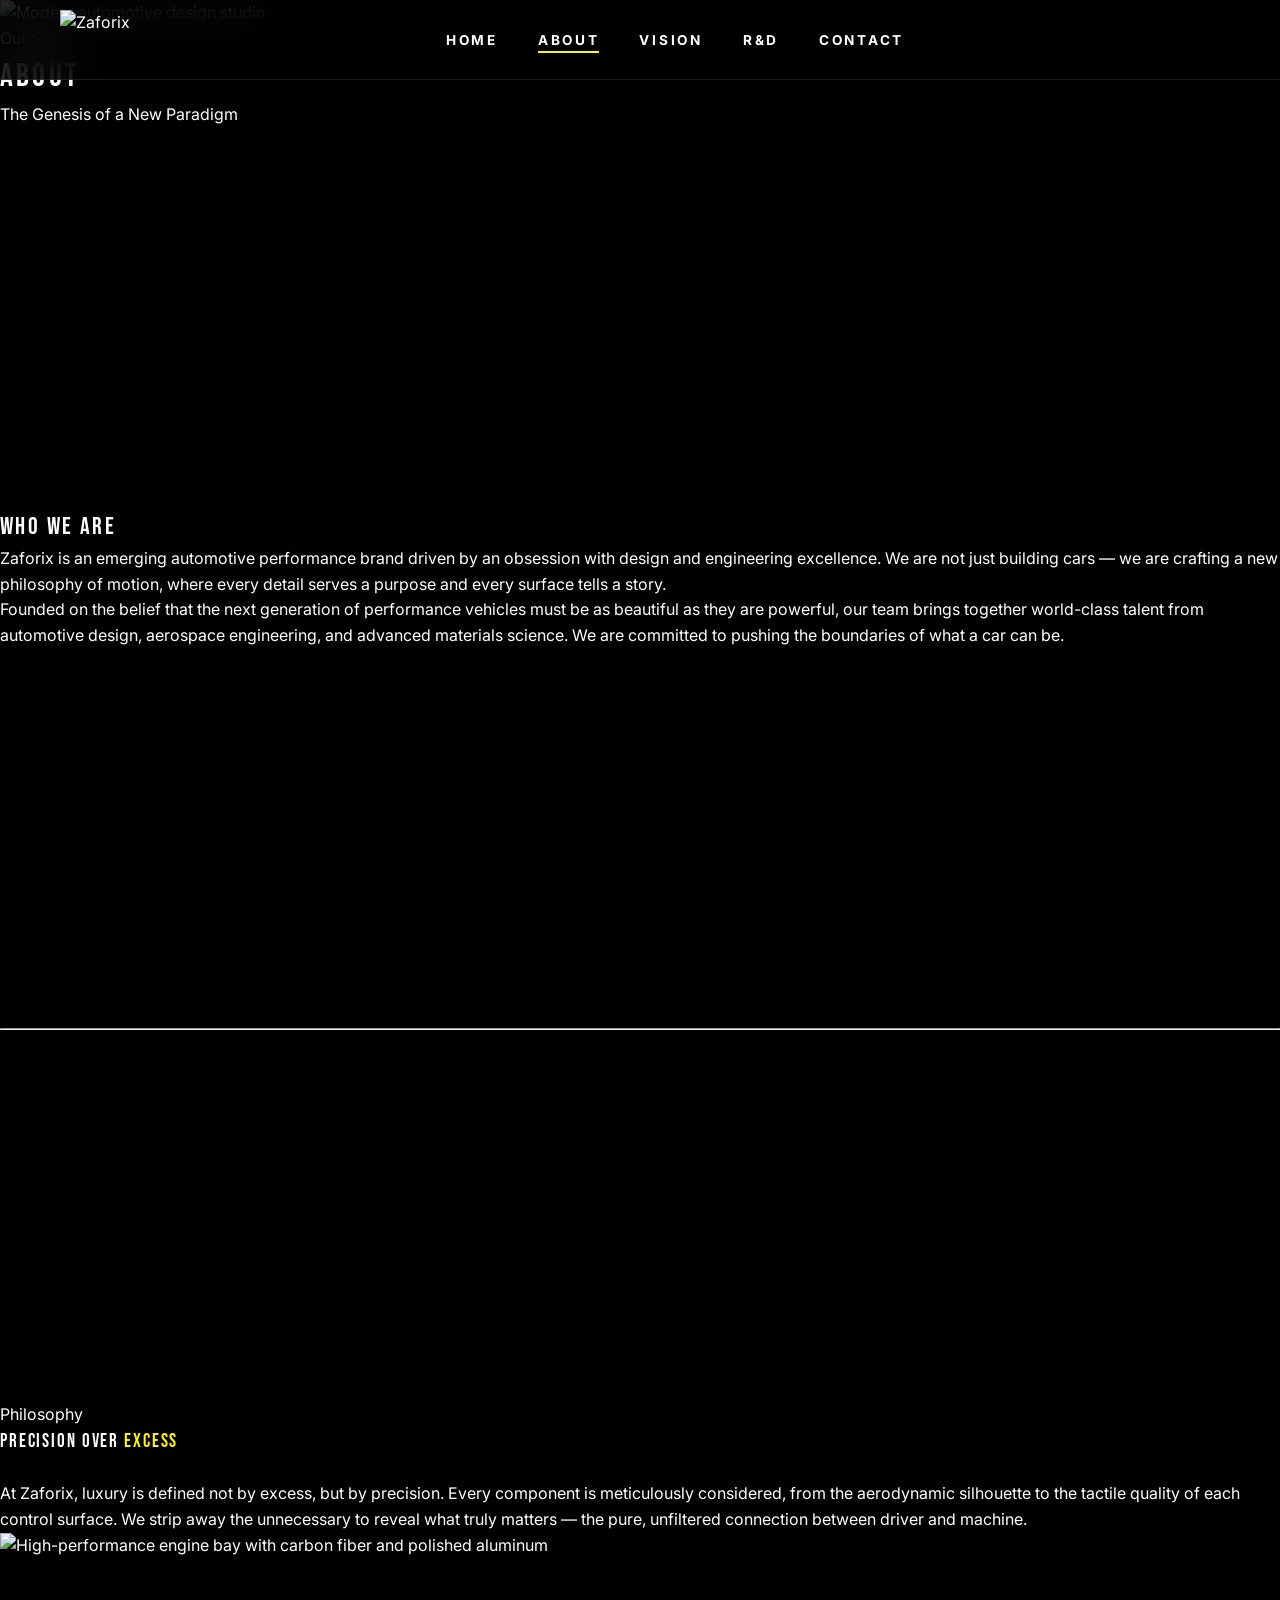
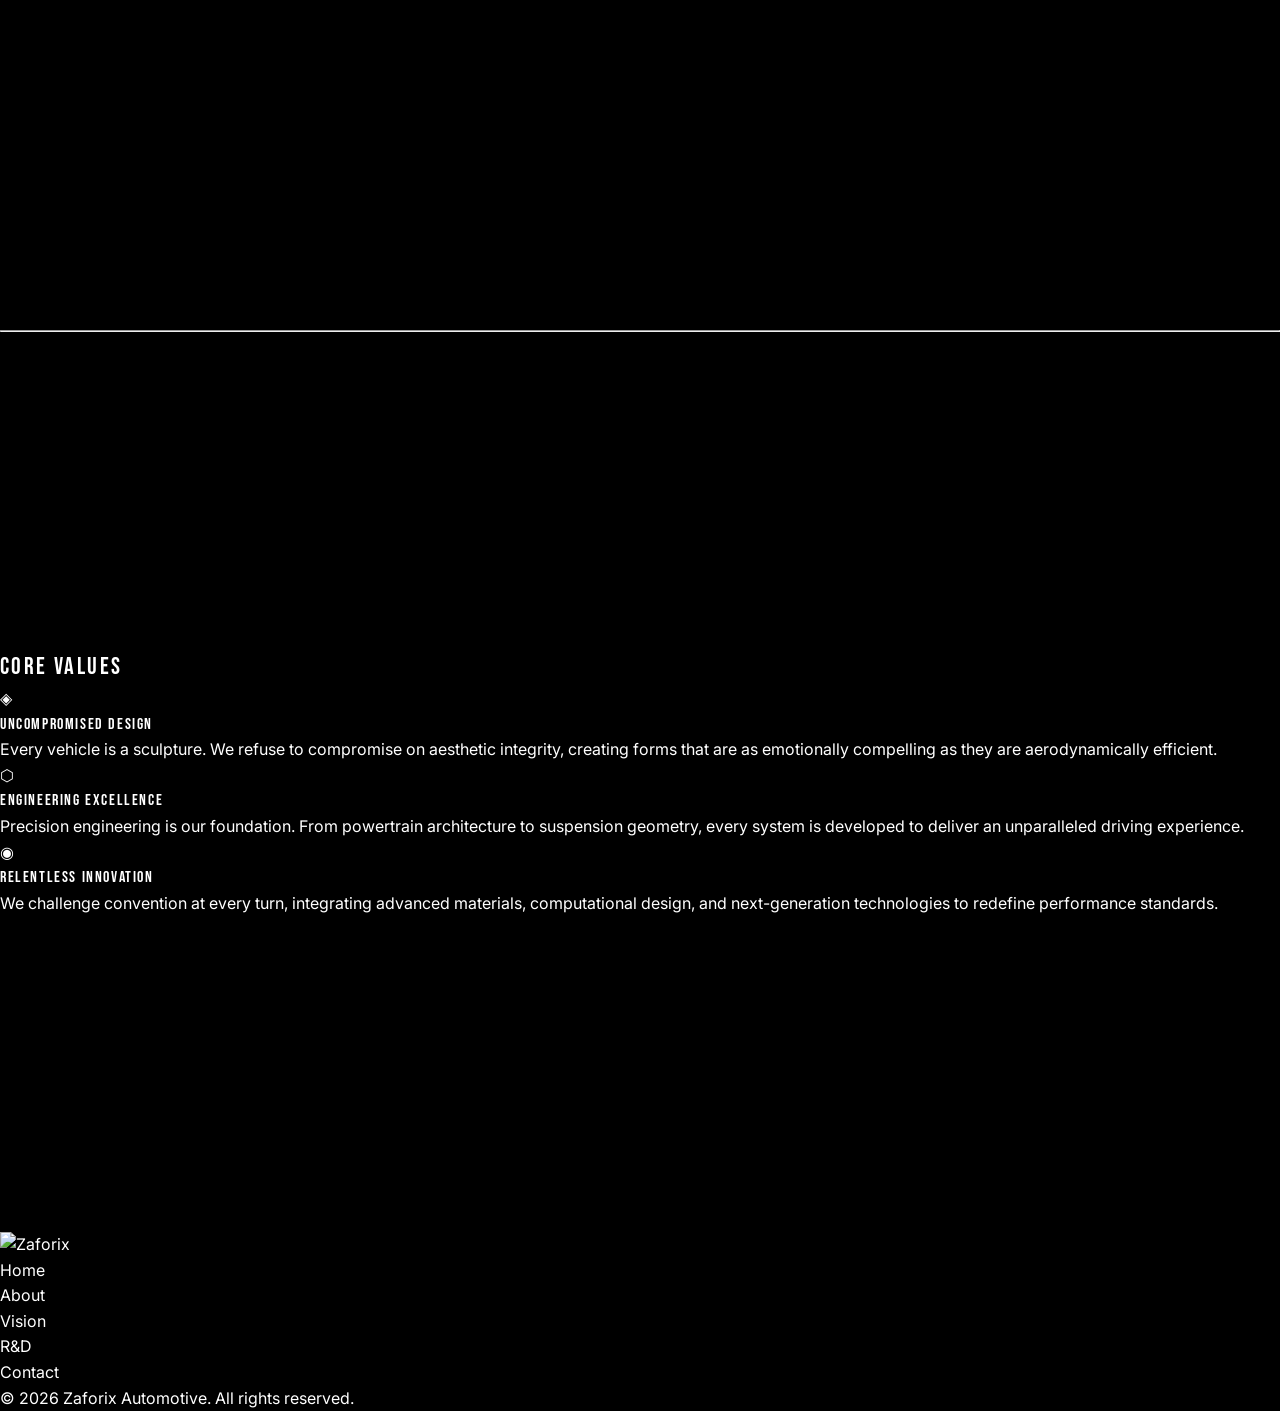
==== about.html @ f1f0ad6e "Update stylesheet and script links in about.html" ====
<!DOCTYPE html>
<html lang="en">
<head>
    <meta charset="UTF-8">
    <meta name="viewport" content="width=device-width, initial-scale=1.0">
    <title>About | Zaforix</title>
    <meta name="description" content="Learn about Zaforix — an emerging automotive performance brand focused on luxury design and engineering excellence.">
    <link rel="stylesheet" href="style.css">
</head>
<body>

<nav class="navbar" id="navbar">
    <a href="index.html" class="logo-link" aria-label="Zaforix Home">
        <img src="assets/logo.png" alt="Zaforix" class="logo-img">
    </a>
    <ul class="nav-links" id="nav-links">
        <li><a href="index.html">Home</a></li>
        <li><a href="about.html">About</a></li>
        <li><a href="vision.html">Vision</a></li>
        <li><a href="rd.html">R&D</a></li>
        <li><a href="contact.html">Contact</a></li>
    </ul>
    <div class="hamburger" id="hamburger" aria-label="Toggle navigation">
        <span></span>
        <span></span>
        <span></span>
    </div>
</nav>

<main>
    <!-- Page Header with Background -->
    <header class="page-header with-bg">
        <img src="assets/about-studio.png" alt="Modern automotive design studio" class="page-header-bg">
        <div class="page-header-overlay"></div>
        <div class="page-header-content">
            <span class="eyebrow fade-in">Our Story</span>
            <h1 class="fade-in delay-1">About</h1>
            <p class="subtitle fade-in delay-2">The Genesis of a New Paradigm</p>
        </div>
    </header>

    <!-- Who We Are -->
    <section class="section section-mid">
        <div class="section-content fade-in">
            <h2 class="text-center">Who We Are</h2>
            <div class="accent-line"></div>
            <p>Zaforix is an emerging automotive performance brand driven by an obsession with design and engineering excellence. We are not just building cars — we are crafting a new philosophy of motion, where every detail serves a purpose and every surface tells a story.</p>
            <p>Founded on the belief that the next generation of performance vehicles must be as beautiful as they are powerful, our team brings together world-class talent from automotive design, aerospace engineering, and advanced materials science. We are committed to pushing the boundaries of what a car can be.</p>
        </div>
    </section>

    <hr class="section-divider">

    <!-- Philosophy with imagery -->
    <section class="section section-dark">
        <div class="section-content wide">
            <div class="split-section">
                <div class="fade-in-left">
                    <span class="eyebrow">Philosophy</span>
                    <h3>Precision Over <span class="accent-text">Excess</span></h3>
                    <p style="margin-top: 1.5rem;">At Zaforix, luxury is defined not by excess, but by precision. Every component is meticulously considered, from the aerodynamic silhouette to the tactile quality of each control surface. We strip away the unnecessary to reveal what truly matters — the pure, unfiltered connection between driver and machine.</p>
                </div>
                <div class="fade-in-right">
                    <div class="image-frame">
                        <img src="assets/about-engineering.png" alt="High-performance engine bay with carbon fiber and polished aluminum">
                    </div>
                </div>
            </div>
        </div>
    </section>

    <hr class="section-divider">

    <!-- Core Values -->
    <section class="section section-mid">
        <div class="section-content wide fade-in">
            <h2 class="text-center">Core Values</h2>
            <div class="accent-line"></div>
            <div class="feature-grid">
                <div class="feature-card">
                    <span class="feature-icon">◈</span>
                    <h4>Uncompromised Design</h4>
                    <p>Every vehicle is a sculpture. We refuse to compromise on aesthetic integrity, creating forms that are as emotionally compelling as they are aerodynamically efficient.</p>
                </div>
                <div class="feature-card">
                    <span class="feature-icon">⬡</span>
                    <h4>Engineering Excellence</h4>
                    <p>Precision engineering is our foundation. From powertrain architecture to suspension geometry, every system is developed to deliver an unparalleled driving experience.</p>
                </div>
                <div class="feature-card">
                    <span class="feature-icon">◉</span>
                    <h4>Relentless Innovation</h4>
                    <p>We challenge convention at every turn, integrating advanced materials, computational design, and next-generation technologies to redefine performance standards.</p>
                </div>
            </div>
        </div>
    </section>
</main>

<footer>
    <div class="footer-content">
        <div class="footer-brand">
            <img src="assets/logo.png" alt="Zaforix" class="footer-logo">
        </div>
        <ul class="footer-links">
            <li><a href="index.html">Home</a></li>
            <li><a href="about.html">About</a></li>
            <li><a href="vision.html">Vision</a></li>
            <li><a href="rd.html">R&D</a></li>
            <li><a href="contact.html">Contact</a></li>
        </ul>
        <p class="copyright">&copy; 2026 Zaforix Automotive. All rights reserved.</p>
    </div>
</footer>

<script src="main.js"></script>
</body>
</html>
---- style.css ----
@import url('https://fonts.googleapis.com/css2?family=Bebas+Neue&family=Inter:wght@300;400;700&display=swap');

:root {
    --bg-color: #000000;
    --text-color: #FFFFFF;
    --accent-color: #FFF700;
    --accent-glow: rgba(255, 247, 0, 0.4);
    --nav-height: 80px;
    --transition-slow: 0.8s cubic-bezier(0.16, 1, 0.3, 1);
    --transition-fast: 0.3s ease;
}

* {
    margin: 0;
    padding: 0;
    box-sizing: border-box;
    -webkit-font-smoothing: antialiased;
}

html {
    scroll-behavior: smooth;
    background-color: var(--bg-color);
}

body {
    font-family: 'Inter', sans-serif;
    color: var(--text-color);
    line-height: 1.6;
    overflow-x: hidden;
}

h1, h2, h3, h4, .bebas-font, .brand-font {
    font-family: 'Bebas Neue', sans-serif;
    text-transform: uppercase;
    letter-spacing: 0.1em;
    font-weight: 400;
}

.brand-font {
    letter-spacing: 0.15em;
    color: var(--text-color);
}

a {
    text-decoration: none;
    color: inherit;
    transition: var(--transition-fast);
}

ul {
    list-style: none;
}

img {
    max-width: 100%;
    display: block;
}

section {
    position: relative;
    padding: 120px 0;
    min-height: 100vh;
    display: flex;
    flex-direction: column;
    justify-content: center;
    overflow: hidden;
}

.container {
    max-width: 1400px;
    margin: 0 auto;
    padding: 0 40px;
    width: 100%;
}

/* Hero Section Specifics */
.hero {
    background: linear-gradient(rgba(0,0,0,0.6), rgba(0,0,0,0.6)), url('https://images.unsplash.com/photo-1618843479313-40f8afb4b4d8?ixlib=rb-4.0.3&auto=format&fit=crop&w=2850&q=80');
    background-size: cover;
    background-position: center;
    background-attachment: fixed;
    display: flex;
    align-items: center;
}

.hero-overlay {
    position: absolute;
    top: 0;
    left: 0;
    width: 100%;
    height: 100%;
    background: linear-gradient(to bottom, transparent 70%, var(--bg-color));
}

.hero .container {
    position: relative;
    z-index: 2;
}

/* Typography Utilities */
.hero-text {
    font-size: clamp(4rem, 15vw, 10rem);
    line-height: 0.9;
    margin-bottom: 2rem;
}

.section-title {
    font-size: clamp(2.5rem, 6vw, 4rem);
    margin-bottom: 2.5rem;
    position: relative;
}

.section-title::after {
    content: '';
    display: block;
    width: 60px;
    height: 4px;
    background-color: var(--accent-color);
    margin-top: 15px;
    box-shadow: 0 0 15px var(--accent-glow);
}

.accent-text {
    color: var(--accent-color);
}

/* Button Styles */
.btn {
    display: inline-block;
    padding: 16px 36px;
    font-family: 'Bebas Neue', sans-serif;
    font-size: 1.2rem;
    letter-spacing: 0.15em;
    border: 1px solid var(--text-color);
    cursor: pointer;
    position: relative;
    overflow: hidden;
    background: transparent;
    color: var(--text-color);
    transition: var(--transition-fast);
}

.btn:hover {
    background-color: var(--text-color);
    color: var(--bg-color);
}

.btn-primary {
    background-color: var(--accent-color);
    border-color: var(--accent-color);
    color: var(--bg-color);
}

.btn-primary:hover {
    background-color: transparent;
    color: var(--accent-color);
    box-shadow: 0 0 20px var(--accent-glow);
}

/* Component: Navbar */
.navbar {
    position: fixed;
    top: 0;
    left: 0;
    width: 100%;
    height: var(--nav-height);
    display: flex;
    align-items: center;
    justify-content: space-between;
    padding: 0 60px;
    z-index: 1000;
    background: rgba(0, 0, 0, 0.8);
    backdrop-filter: blur(20px);
    border-bottom: 1px solid rgba(255, 255, 255, 0.1);
}

.navbar .logo-link {
    height: 60px;
    display: flex;
    align-items: center;
    justify-content: center;
    transition: var(--transition-slow);
}

.navbar .logo-img {
    height: 100%;
    width: auto;
    filter: drop-shadow(0 0 0px transparent);
    transition: var(--transition-slow);
}

.navbar .logo-link:hover .logo-img {
    filter: drop-shadow(0 0 15px var(--accent-glow));
    transform: scale(1.05);
}

.navbar .logo-svg:hover {
    fill: var(--accent-color);
    filter: drop-shadow(0 0 8px var(--accent-glow));
}

.nav-links {
    display: flex;
    gap: 40px;
}

.nav-links a {
    font-size: 0.85rem;
    font-weight: 700;
    text-transform: uppercase;
    letter-spacing: 0.2em;
    position: relative;
}

.nav-links a::after {
    content: '';
    position: absolute;
    bottom: -5px;
    left: 0;
    width: 0;
    height: 2px;
    background-color: var(--accent-color);
    transition: var(--transition-fast);
}

.nav-links a:hover::after,
.nav-links a.active::after {
    width: 100%;
}

.nav-links a:hover {
    color: var(--accent-color);
}

/* Animations */
.reveal {
    opacity: 0;
    transform: translateY(30px);
    transition: 1s cubic-bezier(0.16, 1, 0.3, 1);
}

.reveal.active {
    opacity: 1;
    transform: translateY(0);
}

.menu-toggle {
    display: none;
    width: 30px;
    height: 20px;
    position: relative;
}

.menu-toggle span {
    display: block;
    width: 100%;
    height: 2px;
    background: var(--text-color);
    position: absolute;
    transition: 0.3s;
}

.menu-toggle span:nth-child(1) { top: 0; }
.menu-toggle span:nth-child(2) { top: 9px; }
.menu-toggle span:nth-child(3) { top: 18px; }

.menu-toggle.active span:nth-child(1) { transform: rotate(45deg); top: 9px; }
.menu-toggle.active span:nth-child(2) { opacity: 0; }
.menu-toggle.active span:nth-child(3) { transform: rotate(-45deg); top: 9px; }

@media (max-width: 992px) {
    .navbar {
        padding: 0 20px;
    }
    
    .nav-links {
        position: fixed;
        top: 0;
        right: -100%;
        width: 100%;
        height: 100vh;
        background: var(--bg-color);
        flex-direction: column;
        justify-content: center;
        align-items: center;
        transition: var(--transition-slow);
        z-index: 999;
    }
    
    .nav-links.active {
        right: 0;
    }
    
    .nav-links li {
        margin: 20px 0;
    }
    
    .nav-links a {
        font-size: 2rem;
    }
    
    .menu-toggle {
        display: block;
        cursor: pointer;
        z-index: 1001;
    }
}

/* Grid content refinement */
.grid-content img {
    width: 100%;
    height: auto;
    filter: grayscale(1) contrast(1.2);
    transition: var(--transition-slow);
}

.grid-content:hover img {
    filter: grayscale(0) contrast(1);
}

.rd-card:hover {
    border-color: var(--accent-color) !important;
    background: rgba(255, 247, 0, 0.05);
    transform: translateY(-5px);
    box-shadow: 0 10px 30px rgba(255, 247, 0, 0.1);
}

.concept-item {
    cursor: pointer;
    border: 1px solid rgba(255,255,255,0.05);
}

.concept-item img {
    transition: var(--transition-slow);
}

.concept-item:hover img {
    transform: scale(1.08);
}

.concept-item .overlay-content {
    transition: var(--transition-slow);
    transform: translateY(20px);
    opacity: 0.8;
}

.concept-item:hover .overlay-content {
    transform: translateY(0);
    opacity: 1;
}

/* Newsletter Input Focus */
input:focus {
    outline: none;
    border-color: var(--accent-color) !important;
    box-shadow: 0 0 10px var(--accent-glow);
}
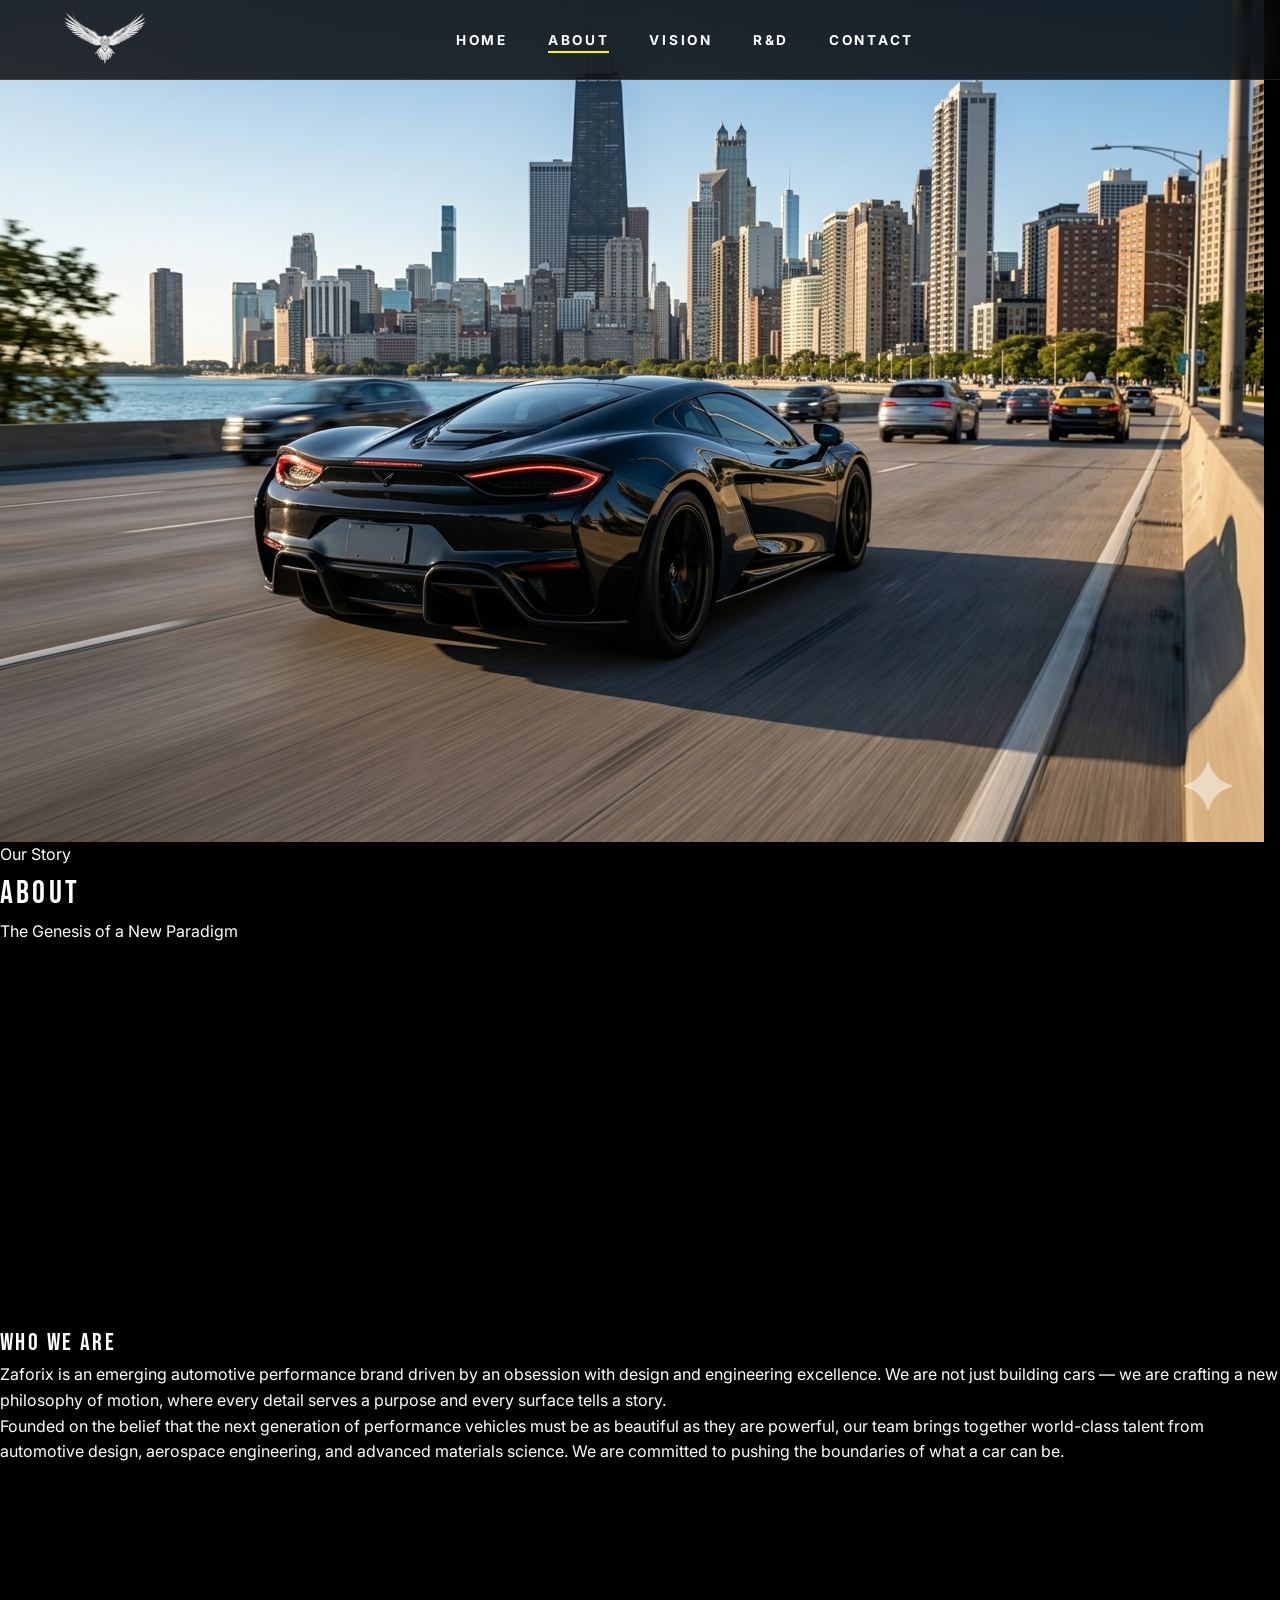
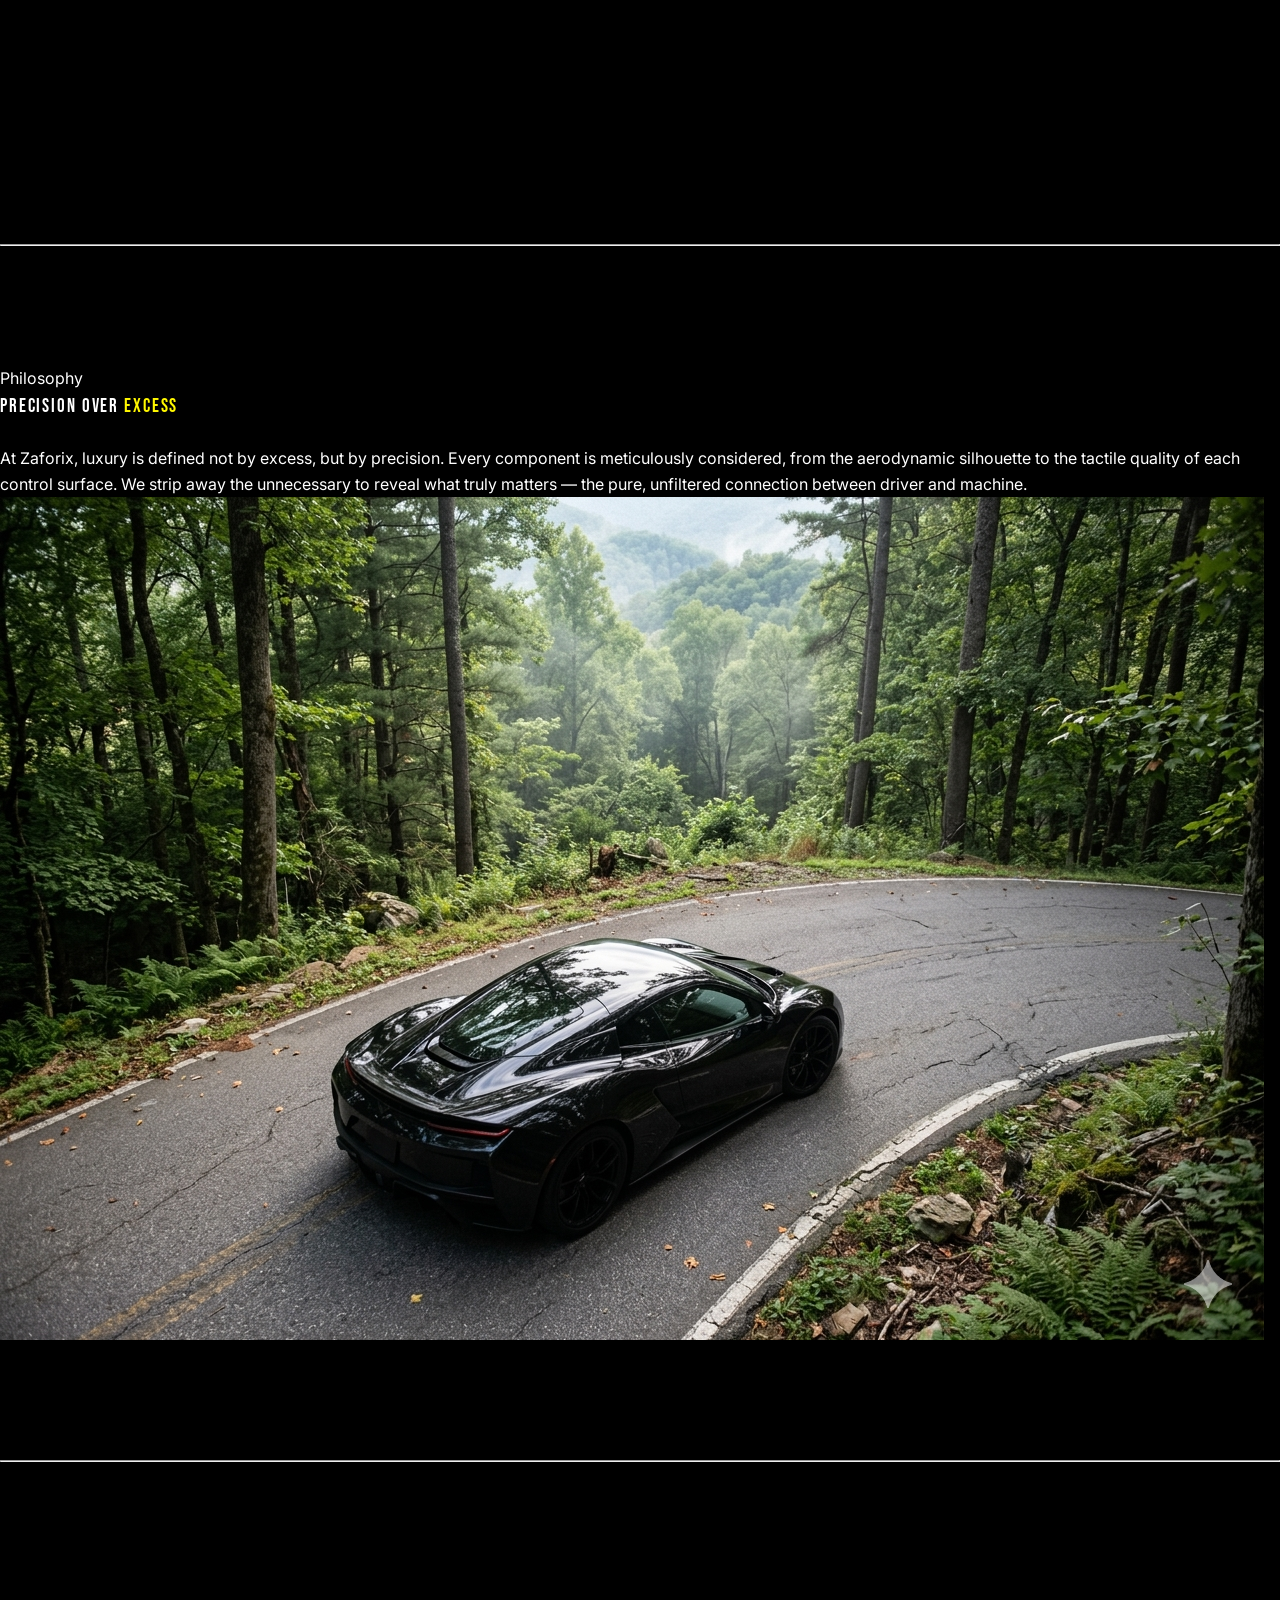
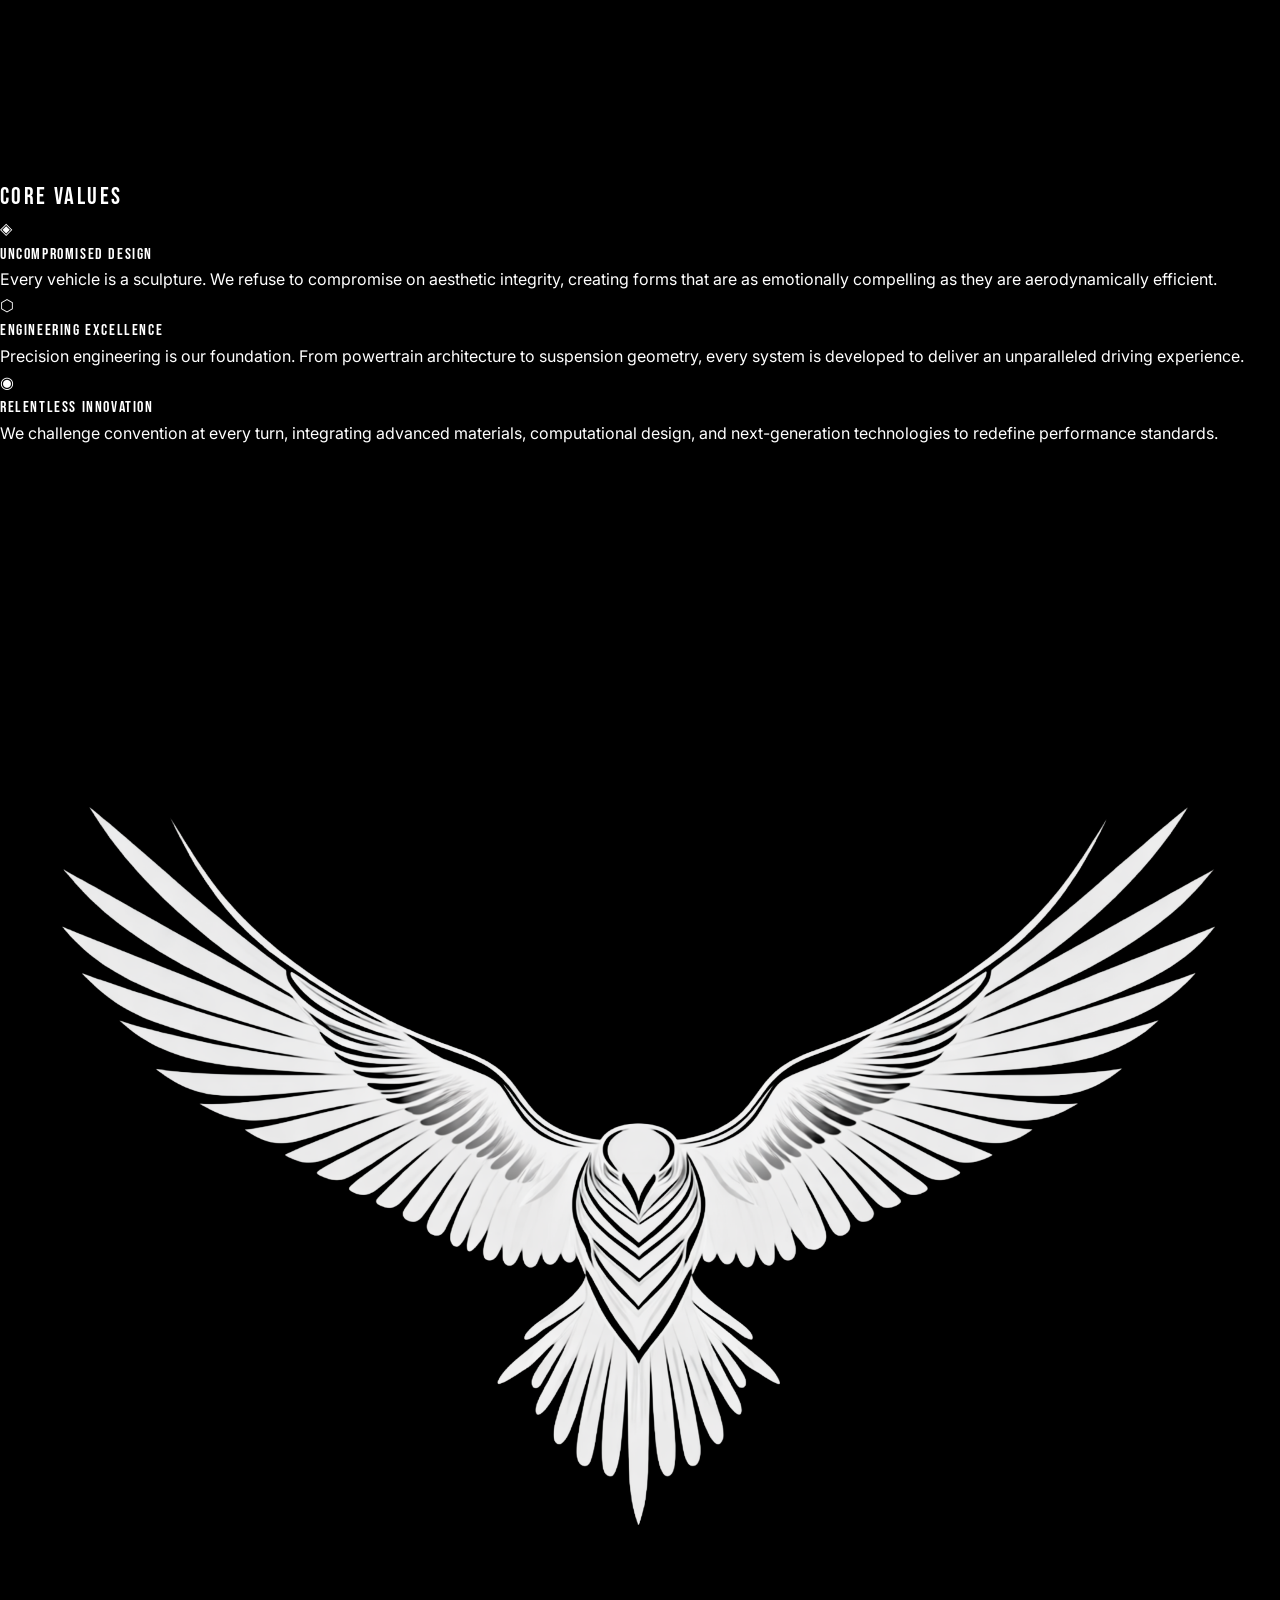
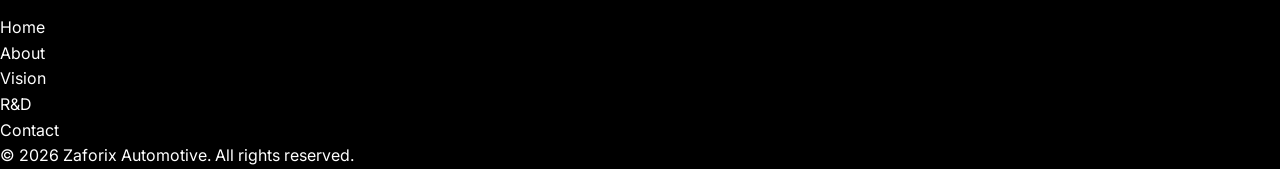
==== commit 855b1756: "Add favicon link to about.html" ====
--- a/about.html
+++ b/about.html
@@ -6,6 +6,9 @@
     <title>About | Zaforix</title>
     <meta name="description" content="Learn about Zaforix — an emerging automotive performance brand focused on luxury design and engineering excellence.">
     <link rel="stylesheet" href="style.css">
+
+    <link rel="icon" type="image/png" href="favicon.png">
+    
 </head>
 <body>
 
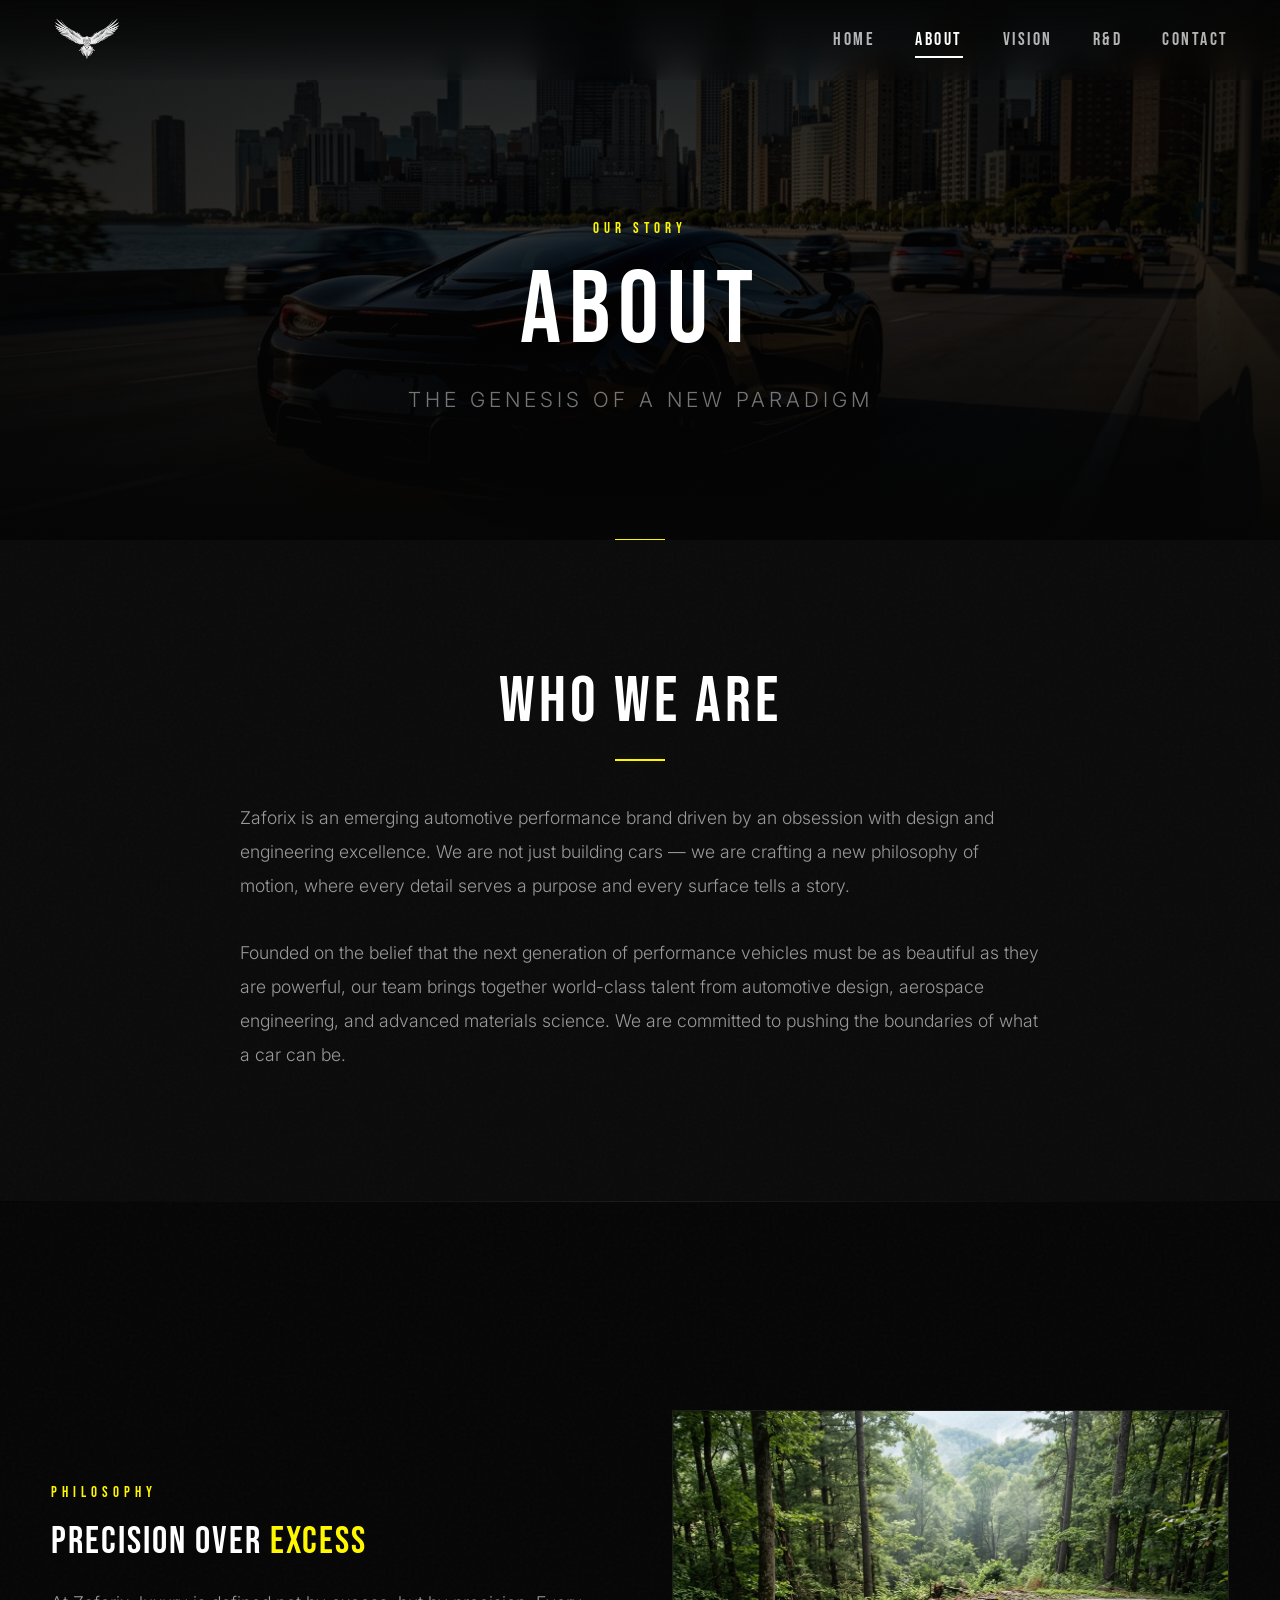
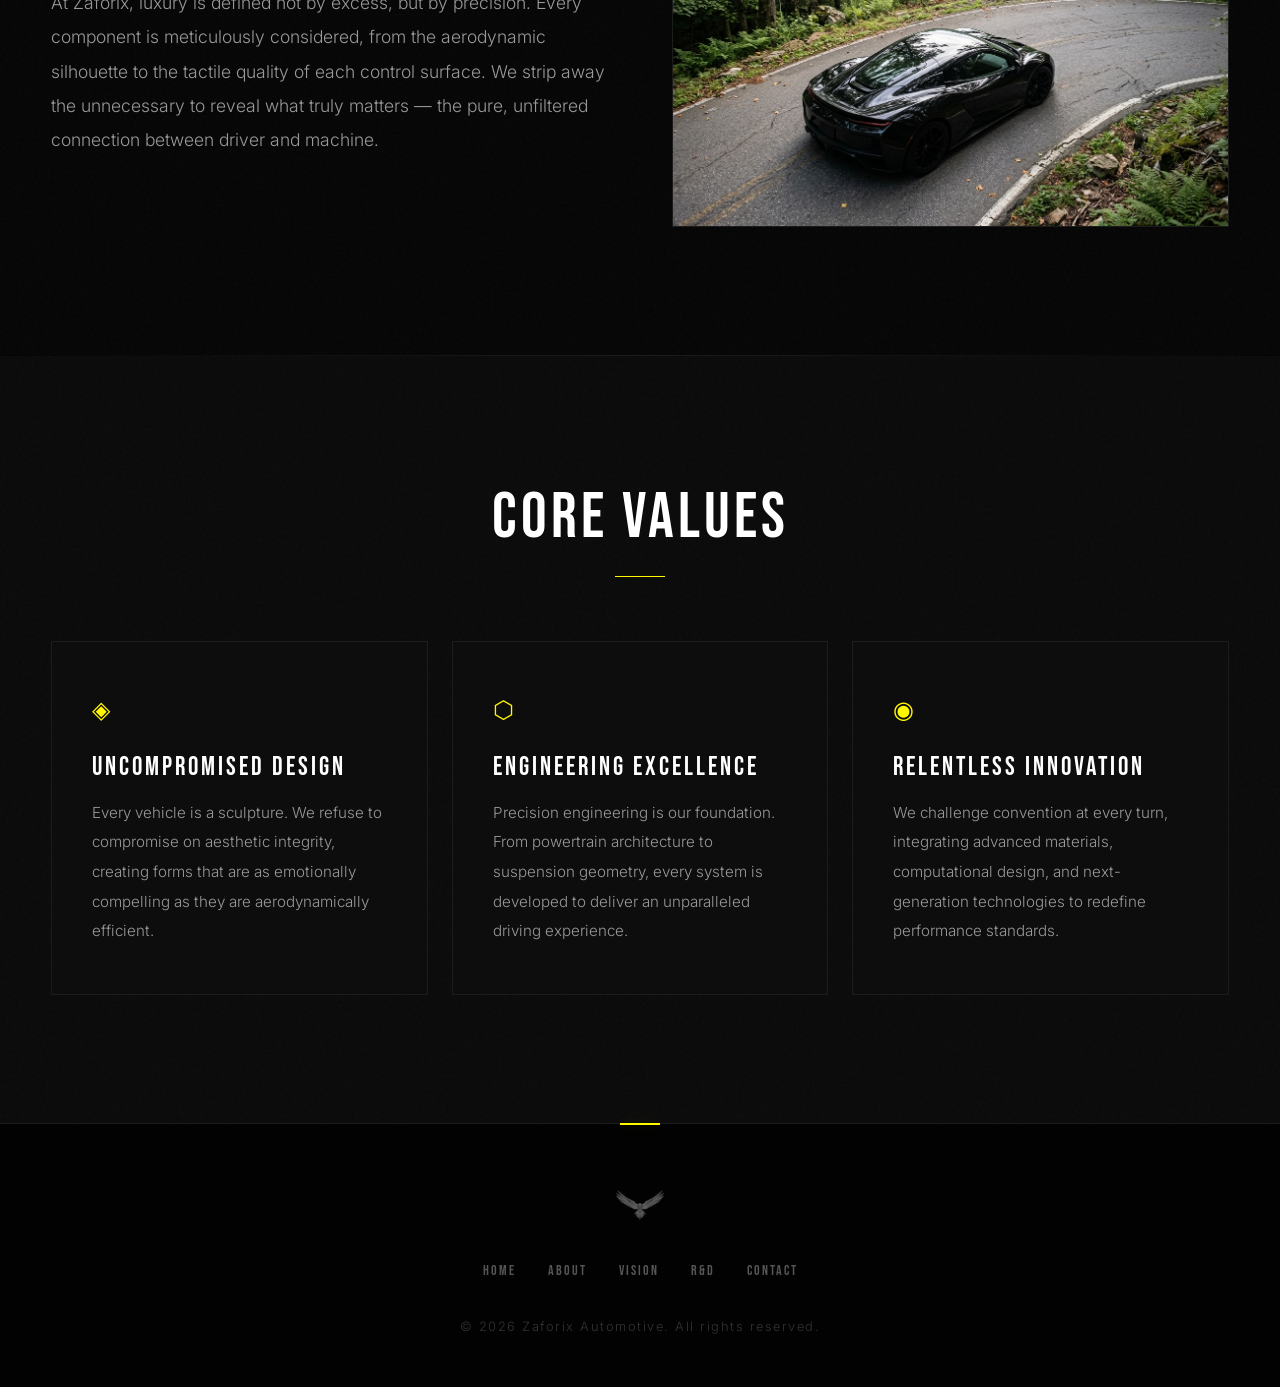
==== commit 8c0876bf: "Add favicon link to about.html Added a favicon link to the about page." ====
--- a/about.html
+++ b/about.html
@@ -1,6 +1,7 @@
 <!DOCTYPE html>
 <html lang="en">
 <head>
+    <link rel="icon" type="image/png" href="assets/favicon.png">
     <meta charset="UTF-8">
     <meta name="viewport" content="width=device-width, initial-scale=1.0">
     <title>About | Zaforix</title>
--- a/style.css
+++ b/style.css
@@ -1,357 +1,1116 @@
-@import url('https://fonts.googleapis.com/css2?family=Bebas+Neue&family=Inter:wght@300;400;700&display=swap');
+@import url('https://fonts.googleapis.com/css2?family=Bebas+Neue&family=Inter:wght@300;400;500;600&display=swap');
+
+/* ============================================
+   ZAFORIX — Premium Design System v2
+   Tesla / Porsche / Rimac Tier
+   ============================================ */
 
 :root {
-    --bg-color: #000000;
-    --text-color: #FFFFFF;
-    --accent-color: #FFF700;
-    --accent-glow: rgba(255, 247, 0, 0.4);
-    --nav-height: 80px;
-    --transition-slow: 0.8s cubic-bezier(0.16, 1, 0.3, 1);
-    --transition-fast: 0.3s ease;
-}
-
-* {
-    margin: 0;
-    padding: 0;
-    box-sizing: border-box;
-    -webkit-font-smoothing: antialiased;
+  /* Layered Black Palette */
+  --bg-void: #020202;
+  --bg-primary: #050505;
+  --bg-secondary: #0A0A0A;
+  --bg-tertiary: #111111;
+  --bg-card: #0D0D0D;
+  --bg-elevated: #161616;
+  --bg-surface: #1A1A1A;
+  --border-subtle: #1C1C1C;
+  --border-medium: #2A2A2A;
+
+  /* Text */
+  --text-primary: #FFFFFF;
+  --text-secondary: #999999;
+  --text-muted: #555555;
+  --text-dim: #333333;
+
+  /* Accent */
+  --accent: #FFF700;
+  --accent-soft: #E8E000;
+  --accent-glow-subtle: rgba(255, 247, 0, 0.06);
+  --accent-glow: rgba(255, 247, 0, 0.12);
+  --accent-glow-medium: rgba(255, 247, 0, 0.2);
+  --accent-glow-strong: rgba(255, 247, 0, 0.35);
+
+  /* Typography */
+  --font-heading: 'Bebas Neue', sans-serif;
+  --font-body: 'Inter', sans-serif;
+
+  /* Layout */
+  --nav-height: 80px;
+  --max-width: 1200px;
+  --max-width-text: 800px;
+
+  /* Transitions */
+  --ease-smooth: cubic-bezier(0.25, 0.46, 0.45, 0.94);
+  --ease-out: cubic-bezier(0.0, 0.0, 0.2, 1);
+  --transition-fast: 0.2s var(--ease-smooth);
+  --transition-base: 0.35s var(--ease-smooth);
+  --transition-slow: 0.6s var(--ease-smooth);
+  --transition-glacial: 1s var(--ease-out);
+}
+
+/* ============================================
+   Reset & Base
+   ============================================ */
+
+*, *::before, *::after {
+  margin: 0;
+  padding: 0;
+  box-sizing: border-box;
 }
 
 html {
-    scroll-behavior: smooth;
-    background-color: var(--bg-color);
+  scroll-behavior: smooth;
+  font-size: 16px;
 }
 
 body {
-    font-family: 'Inter', sans-serif;
-    color: var(--text-color);
-    line-height: 1.6;
-    overflow-x: hidden;
-}
-
-h1, h2, h3, h4, .bebas-font, .brand-font {
-    font-family: 'Bebas Neue', sans-serif;
-    text-transform: uppercase;
-    letter-spacing: 0.1em;
-    font-weight: 400;
-}
-
-.brand-font {
-    letter-spacing: 0.15em;
-    color: var(--text-color);
+  font-family: var(--font-body);
+  background-color: var(--bg-primary);
+  color: var(--text-primary);
+  line-height: 1.7;
+  -webkit-font-smoothing: antialiased;
+  -moz-osx-font-smoothing: grayscale;
+  overflow-x: hidden;
+  text-rendering: optimizeLegibility;
+}
+
+/* Page enter transition */
+body {
+  opacity: 0;
+  animation: pageEnter 0.8s var(--ease-out) 0.1s forwards;
+}
+
+@keyframes pageEnter {
+  from {
+    opacity: 0;
+    transform: translateY(12px);
+  }
+  to {
+    opacity: 1;
+    transform: translateY(0);
+  }
+}
+
+body.page-exit {
+  animation: pageExit 0.4s var(--ease-smooth) forwards;
+}
+
+@keyframes pageExit {
+  from { opacity: 1; transform: translateY(0); }
+  to { opacity: 0; transform: translateY(-8px); }
 }
 
 a {
-    text-decoration: none;
-    color: inherit;
-    transition: var(--transition-fast);
-}
-
-ul {
-    list-style: none;
+  text-decoration: none;
+  color: inherit;
+  transition: color var(--transition-base);
 }
 
 img {
-    max-width: 100%;
-    display: block;
-}
-
-section {
-    position: relative;
-    padding: 120px 0;
-    min-height: 100vh;
+  max-width: 100%;
+  display: block;
+}
+
+::selection {
+  background-color: var(--accent);
+  color: var(--bg-primary);
+}
+
+/* Cinematic page transition */
+
+body {
+  opacity: 0;
+  transform: translateY(30px);
+  filter: blur(6px);
+  animation: pageEnter 0.9s ease forwards;
+}
+
+@keyframes pageEnter {
+  to {
+    opacity: 1;
+    transform: translateY(0);
+    filter: blur(0);
+  }
+}
+
+body.page-exit {
+  opacity: 1;
+  transform: translateY(0);
+  filter: blur(0);
+  animation: pageExit 0.5s ease forwards;
+}
+
+@keyframes pageExit {
+  to {
+    opacity: 0;
+    transform: translateY(-40px);
+    filter: blur(10px);
+  }
+}
+
+/* ============================================
+   Typography — Strong Hierarchy
+   ============================================ */
+
+h1, h2, h3, h4, h5, h6 {
+  font-family: var(--font-heading);
+  font-weight: 400;
+  letter-spacing: 3px;
+  line-height: 1.05;
+  color: var(--text-primary);
+}
+
+h1 {
+  font-size: clamp(4rem, 11vw, 10rem);
+  letter-spacing: 8px;
+  text-transform: uppercase;
+}
+
+h2 {
+  font-size: clamp(2.5rem, 5vw, 4.5rem);
+  letter-spacing: 4px;
+  margin-bottom: 1.5rem;
+}
+
+h3 {
+  font-size: clamp(1.6rem, 3vw, 2.8rem);
+  letter-spacing: 2px;
+}
+
+h4 {
+  font-size: clamp(1.2rem, 2vw, 1.6rem);
+  letter-spacing: 3px;
+  text-transform: uppercase;
+  color: var(--text-secondary);
+}
+
+p {
+  font-weight: 300;
+  color: var(--text-secondary);
+  font-size: 1.05rem;
+  line-height: 1.85;
+}
+
+.eyebrow {
+  font-family: var(--font-heading);
+  font-size: 0.95rem;
+  letter-spacing: 5px;
+  text-transform: uppercase;
+  color: var(--accent);
+  margin-bottom: 1rem;
+  display: block;
+}
+
+/* ============================================
+   Navigation — Refined & Transparent
+   ============================================ */
+
+.navbar {
+  position: fixed;
+  top: 0;
+  left: 0;
+  width: 100%;
+  height: var(--nav-height);
+  padding: 0 clamp(1.5rem, 4vw, 4rem);
+  display: flex;
+  justify-content: space-between;
+  align-items: center;
+  z-index: 1000;
+  background: linear-gradient(180deg, rgba(5,5,5,0.92) 0%, rgba(5,5,5,0.6) 50%, transparent 100%);
+  backdrop-filter: blur(12px) saturate(1.2);
+  -webkit-backdrop-filter: blur(12px) saturate(1.2);
+  transition: all var(--transition-base);
+}
+
+.navbar.scrolled {
+  background: rgba(5, 5, 5, 0.96);
+  border-bottom: 1px solid var(--border-subtle);
+  box-shadow: 0 1px 30px rgba(0,0,0,0.5);
+}
+
+.logo-link {
+  display: inline-flex;
+  align-items: center;
+  transition: all var(--transition-base);
+  position: relative;
+}
+
+.logo-link:hover {
+  transform: scale(1.04);
+}
+
+.logo-img {
+  height: 48px;
+  width: auto;
+  filter: brightness(1) contrast(1.05);
+  transition: all var(--transition-base);
+}
+
+.logo-link:hover .logo-img {
+  filter: brightness(1.15) drop-shadow(0 0 10px var(--accent-glow));
+}
+
+.nav-links {
+  display: flex;
+  gap: 2.5rem;
+  list-style: none;
+  align-items: center;
+}
+
+.nav-links a {
+  font-family: var(--font-heading);
+  font-size: 1.1rem;
+  letter-spacing: 2.5px;
+  color: rgba(255,255,255,0.7);
+  position: relative;
+  padding: 0.3rem 0;
+  transition: all var(--transition-base);
+}
+
+.nav-links a::after {
+  content: '';
+  position: absolute;
+  bottom: -3px;
+  left: 0;
+  width: 0;
+  height: 1.5px;
+  background: var(--accent);
+  box-shadow: 0 0 8px var(--accent-glow);
+  transition: width var(--transition-base);
+}
+
+.nav-links a:hover {
+  color: var(--accent);
+}
+
+.nav-links a:hover::after {
+  width: 100%;
+}
+
+.nav-links a.active {
+  color: var(--text-primary);
+}
+
+.nav-links a.active::after {
+  width: 100%;
+  background: var(--text-primary);
+  box-shadow: none;
+}
+
+/* Hamburger */
+.hamburger {
+  display: none;
+  flex-direction: column;
+  gap: 6px;
+  cursor: pointer;
+  z-index: 1001;
+  padding: 4px;
+}
+
+.hamburger span {
+  display: block;
+  width: 26px;
+  height: 1.5px;
+  background-color: var(--text-primary);
+  transition: all var(--transition-base);
+  transform-origin: center;
+}
+
+.hamburger.active span:nth-child(1) {
+  transform: rotate(45deg) translateY(5.25px) translateX(5.25px);
+}
+
+.hamburger.active span:nth-child(2) {
+  opacity: 0;
+  transform: scaleX(0);
+}
+
+.hamburger.active span:nth-child(3) {
+  transform: rotate(-45deg) translateY(-5.25px) translateX(5.25px);
+}
+
+/* ============================================
+   Buttons — Elegant Interactions
+   ============================================ */
+
+.btn {
+  display: inline-block;
+  padding: 1rem 3rem;
+  font-family: var(--font-heading);
+  font-size: 1.05rem;
+  letter-spacing: 3px;
+  text-transform: uppercase;
+  border: 1px solid rgba(255,255,255,0.25);
+  background-color: transparent;
+  color: var(--text-primary);
+  cursor: pointer;
+  transition: all var(--transition-base);
+  position: relative;
+  overflow: hidden;
+}
+
+.btn::before {
+  content: '';
+  position: absolute;
+  inset: 0;
+  background: var(--accent);
+  transform: scaleX(0);
+  transform-origin: left;
+  transition: transform 0.45s var(--ease-smooth);
+  z-index: -1;
+}
+
+.btn:hover {
+  border-color: var(--accent);
+  color: var(--bg-primary);
+}
+
+.btn:hover::before {
+  transform: scaleX(1);
+}
+
+.btn-primary {
+  background-color: var(--accent);
+  color: var(--bg-primary);
+  border-color: var(--accent);
+  box-shadow: 0 0 25px var(--accent-glow), 0 0 60px var(--accent-glow-subtle);
+}
+
+.btn-primary:hover {
+  background-color: transparent;
+  color: var(--accent);
+  box-shadow: 0 0 35px var(--accent-glow-medium), inset 0 0 25px var(--accent-glow-subtle);
+}
+
+.btn-primary:hover::before {
+  transform: scaleX(0);
+}
+
+/* ============================================
+   Hero Section — Cinematic Fullscreen
+   ============================================ */
+
+.hero {
+  position: relative;
+  height: 100vh;
+  min-height: 700px;
+  width: 100%;
+  display: flex;
+  flex-direction: column;
+  justify-content: center;
+  align-items: center;
+  text-align: center;
+  overflow: hidden;
+}
+
+.hero-bg {
+  position: absolute;
+  top: 0;
+  left: 0;
+  width: 100%;
+  height: 100%;
+  object-fit: cover;
+  z-index: -2;
+  animation: cinematicZoom 30s infinite alternate ease-in-out;
+  filter: brightness(0.85) contrast(1.1);
+}
+
+@keyframes cinematicZoom {
+  0% { transform: scale(1); }
+  100% { transform: scale(1.1); }
+}
+
+.hero-overlay {
+  position: absolute;
+  inset: 0;
+  z-index: -1;
+  background:
+    radial-gradient(ellipse 80% 70% at 50% 50%, transparent 0%, rgba(5,5,5,0.4) 50%, rgba(5,5,5,0.92) 100%),
+    linear-gradient(180deg, rgba(5,5,5,0.5) 0%, transparent 25%, transparent 75%, var(--bg-primary) 100%);
+}
+
+.hero-content {
+  max-width: 1000px;
+  padding: 0 2rem;
+  z-index: 1;
+}
+
+.hero-title {
+  font-size: clamp(4.5rem, 14vw, 12rem);
+  letter-spacing: clamp(8px, 2vw, 20px);
+  text-shadow: 0 0 80px var(--accent-glow-subtle), 0 2px 40px rgba(0,0,0,0.5);
+  margin-bottom: 1.5rem;
+  line-height: 0.95;
+}
+
+.hero-tagline {
+  font-size: clamp(1rem, 2.2vw, 1.5rem);
+  font-weight: 300;
+  color: rgba(255,255,255,0.55);
+  letter-spacing: 3px;
+  margin-bottom: 3.5rem;
+  text-transform: uppercase;
+}
+
+.hero-actions {
+  display: flex;
+  gap: 1.5rem;
+  justify-content: center;
+  flex-wrap: wrap;
+}
+
+/* Scroll indicator */
+.hero-scroll {
+  position: absolute;
+  bottom: 3rem;
+  left: 50%;
+  transform: translateX(-50%);
+  display: flex;
+  flex-direction: column;
+  align-items: center;
+  gap: 0.5rem;
+  z-index: 2;
+  animation: scrollPulse 2s ease-in-out infinite;
+}
+
+.hero-scroll span {
+  font-family: var(--font-heading);
+  font-size: 0.7rem;
+  letter-spacing: 4px;
+  color: var(--text-muted);
+  text-transform: uppercase;
+}
+
+.scroll-line {
+  width: 1px;
+  height: 40px;
+  background: linear-gradient(180deg, var(--text-muted), transparent);
+}
+
+@keyframes scrollPulse {
+  0%, 100% { opacity: 0.4; transform: translateX(-50%) translateY(0); }
+  50% { opacity: 0.8; transform: translateX(-50%) translateY(6px); }
+}
+
+/* ============================================
+   Page Headers — Cinematic with image bg
+   ============================================ */
+
+.page-header {
+  padding: 12rem 2rem 6rem;
+  text-align: center;
+  position: relative;
+  overflow: hidden;
+  background-color: var(--bg-primary);
+}
+
+.page-header.with-bg {
+  min-height: 60vh;
+  display: flex;
+  flex-direction: column;
+  justify-content: center;
+  align-items: center;
+}
+
+.page-header-bg {
+  position: absolute;
+  inset: 0;
+  object-fit: cover;
+  width: 100%;
+  height: 100%;
+  z-index: 0;
+  filter: brightness(0.35) contrast(1.1);
+}
+
+.page-header-overlay {
+  position: absolute;
+  inset: 0;
+  z-index: 1;
+  background:
+    linear-gradient(180deg, rgba(5,5,5,0.6) 0%, rgba(5,5,5,0.3) 50%, var(--bg-primary) 100%),
+    radial-gradient(circle at center, transparent 0%, rgba(5,5,5,0.5) 100%);
+}
+
+.page-header-content {
+  position: relative;
+  z-index: 2;
+}
+
+.page-header::after {
+  content: '';
+  position: absolute;
+  bottom: 0;
+  left: 50%;
+  transform: translateX(-50%);
+  width: 50px;
+  height: 1.5px;
+  background: var(--accent);
+  box-shadow: 0 0 15px var(--accent-glow), 0 0 40px var(--accent-glow-subtle);
+  z-index: 3;
+}
+
+.page-header h1 {
+  font-size: clamp(3.5rem, 8vw, 7rem);
+  margin-bottom: 1rem;
+  letter-spacing: 8px;
+}
+
+.page-header .subtitle {
+  font-size: clamp(0.9rem, 1.8vw, 1.3rem);
+  color: rgba(255,255,255,0.45);
+  font-weight: 300;
+  letter-spacing: 4px;
+  text-transform: uppercase;
+}
+
+/* ============================================
+   Content Sections — Layered Depths
+   ============================================ */
+
+.section {
+  padding: clamp(5rem, 10vw, 10rem) clamp(1.5rem, 4vw, 4rem);
+  position: relative;
+}
+
+.section-dark {
+  background-color: var(--bg-primary);
+}
+
+.section-mid {
+  background-color: var(--bg-secondary);
+}
+
+.section-elevated {
+  background-color: var(--bg-tertiary);
+}
+
+/* Subtle noise texture via CSS */
+.section::before {
+  content: '';
+  position: absolute;
+  inset: 0;
+  opacity: 0.025;
+  pointer-events: none;
+  background-image: url("data:image/svg+xml,%3Csvg viewBox='0 0 256 256' xmlns='http://www.w3.org/2000/svg'%3E%3Cfilter id='noiseFilter'%3E%3CfeTurbulence type='fractalNoise' baseFrequency='0.9' numOctaves='4' stitchTiles='stitch'/%3E%3C/filter%3E%3Crect width='100%25' height='100%25' filter='url(%23noiseFilter)'/%3E%3C/svg%3E");
+}
+
+/* Section divider line */
+.section-divider {
+  width: 100%;
+  height: 1px;
+  background: linear-gradient(90deg, transparent, var(--border-subtle), transparent);
+  margin: 0;
+  border: none;
+}
+
+.section-content {
+  max-width: var(--max-width-text);
+  margin: 0 auto;
+  position: relative;
+}
+
+.section-content.wide {
+  max-width: var(--max-width);
+}
+
+.section-content h2 {
+  text-align: center;
+}
+
+.section-content p {
+  font-size: 1.1rem;
+  line-height: 1.95;
+  margin-bottom: 2rem;
+}
+
+.section-content p:last-child {
+  margin-bottom: 0;
+}
+
+/* ============================================
+   Image Components
+   ============================================ */
+
+/* Full-bleed cinematic image */
+.cinematic-image {
+  width: 100%;
+  height: 55vh;
+  min-height: 380px;
+  object-fit: cover;
+  margin: 4rem 0;
+  position: relative;
+  filter: brightness(0.95) contrast(1.05);
+  transition: all 0.8s var(--ease-smooth);
+}
+
+.cinematic-image:hover {
+  filter: brightness(1) contrast(1.1);
+  transform: scale(1.005);
+}
+
+/* Image with border treatment */
+.image-frame {
+  position: relative;
+  overflow: hidden;
+  border: 1px solid var(--border-subtle);
+}
+
+.image-frame img {
+  width: 100%;
+  height: 100%;
+  object-fit: cover;
+  transition: transform 0.8s var(--ease-smooth);
+}
+
+.image-frame:hover img {
+  transform: scale(1.03);
+}
+
+/* Split layout */
+.split-section {
+  display: flex;
+  align-items: center;
+  gap: clamp(3rem, 5vw, 6rem);
+  margin-top: 5rem;
+}
+
+.split-section > * {
+  flex: 1;
+}
+
+.split-section .image-frame {
+  aspect-ratio: 4/3;
+}
+
+.split-reverse {
+  flex-direction: row-reverse;
+}
+
+/* Photo grid */
+.photo-grid {
+  display: grid;
+  grid-template-columns: repeat(2, 1fr);
+  gap: 1.5rem;
+  margin-top: 4rem;
+}
+
+.photo-grid .image-frame {
+  aspect-ratio: 16/10;
+}
+
+/* ============================================
+   Stats / Metrics Bar
+   ============================================ */
+
+.stats-bar {
+  display: flex;
+  justify-content: center;
+  gap: 0;
+  margin: 4rem 0;
+  border-top: 1px solid var(--border-subtle);
+  border-bottom: 1px solid var(--border-subtle);
+}
+
+.stat-item {
+  flex: 1;
+  text-align: center;
+  padding: 3rem 2rem;
+  border-right: 1px solid var(--border-subtle);
+}
+
+.stat-item:last-child {
+  border-right: none;
+}
+
+.stat-number {
+  font-family: var(--font-heading);
+  font-size: clamp(2rem, 4vw, 3.5rem);
+  letter-spacing: 2px;
+  color: var(--accent);
+  display: block;
+  margin-bottom: 0.5rem;
+}
+
+.stat-label {
+  font-size: 0.8rem;
+  letter-spacing: 3px;
+  text-transform: uppercase;
+  color: var(--text-muted);
+}
+
+/* ============================================
+   Feature Cards
+   ============================================ */
+
+.feature-grid {
+  display: grid;
+  grid-template-columns: repeat(auto-fit, minmax(280px, 1fr));
+  gap: 1.5rem;
+  margin-top: 4rem;
+}
+
+.feature-card {
+  background: var(--bg-card);
+  border: 1px solid var(--border-subtle);
+  padding: 3rem 2.5rem;
+  transition: all var(--transition-base);
+  position: relative;
+  overflow: hidden;
+}
+
+.feature-card::before {
+  content: '';
+  position: absolute;
+  top: 0;
+  left: 0;
+  width: 100%;
+  height: 2px;
+  background: var(--accent);
+  transform: scaleX(0);
+  transform-origin: left;
+  transition: transform var(--transition-base);
+}
+
+.feature-card:hover {
+  border-color: var(--border-medium);
+  background: var(--bg-elevated);
+  transform: translateY(-3px);
+  box-shadow: 0 10px 40px rgba(0,0,0,0.3);
+}
+
+.feature-card:hover::before {
+  transform: scaleX(1);
+}
+
+.feature-card h4 {
+  margin-bottom: 1rem;
+  color: var(--text-primary);
+}
+
+.feature-card p {
+  font-size: 0.95rem;
+  color: var(--text-secondary);
+}
+
+.feature-icon {
+  font-size: 1.5rem;
+  margin-bottom: 1.5rem;
+  display: block;
+  color: var(--accent);
+  /* Use text for icons */
+}
+
+/* ============================================
+   Contact Form — Premium Feel
+   ============================================ */
+
+.contact-form {
+  max-width: 600px;
+  margin: 0 auto;
+  display: flex;
+  flex-direction: column;
+  gap: 1.8rem;
+}
+
+.form-group {
+  display: flex;
+  flex-direction: column;
+  gap: 0.6rem;
+}
+
+.form-group label {
+  font-family: var(--font-heading);
+  font-size: 0.85rem;
+  letter-spacing: 3px;
+  text-transform: uppercase;
+  color: var(--text-muted);
+}
+
+.form-group input,
+.form-group textarea {
+  background-color: var(--bg-card);
+  border: 1px solid var(--border-subtle);
+  color: var(--text-primary);
+  padding: 1.1rem 1.4rem;
+  font-family: var(--font-body);
+  font-size: 1rem;
+  font-weight: 300;
+  border-radius: 0;
+  transition: border-color var(--transition-base), box-shadow var(--transition-base), background var(--transition-base);
+  outline: none;
+  -webkit-appearance: none;
+}
+
+.form-group input::placeholder,
+.form-group textarea::placeholder {
+  color: var(--text-dim);
+}
+
+.form-group input:focus,
+.form-group textarea:focus {
+  border-color: var(--accent);
+  box-shadow: 0 0 0 1px var(--accent), 0 0 20px var(--accent-glow-subtle);
+  background-color: var(--bg-elevated);
+}
+
+.form-group textarea {
+  min-height: 180px;
+  resize: vertical;
+}
+
+.form-submit {
+  align-self: flex-start;
+  margin-top: 0.5rem;
+}
+
+/* ============================================
+   Fade-in Animations
+   ============================================ */
+
+.fade-in {
+  opacity: 0;
+  transform: translateY(35px);
+  transition: opacity 1s var(--ease-out), transform 1s var(--ease-out);
+}
+
+.fade-in.visible {
+  opacity: 1;
+  transform: translateY(0);
+}
+
+.fade-in-left {
+  opacity: 0;
+  transform: translateX(-50px);
+  transition: opacity 1s var(--ease-out), transform 1s var(--ease-out);
+}
+
+.fade-in-left.visible {
+  opacity: 1;
+  transform: translateX(0);
+}
+
+.fade-in-right {
+  opacity: 0;
+  transform: translateX(50px);
+  transition: opacity 1s var(--ease-out), transform 1s var(--ease-out);
+}
+
+.fade-in-right.visible {
+  opacity: 1;
+  transform: translateX(0);
+}
+
+/* Staggered delays */
+.delay-1 { transition-delay: 0.1s; }
+.delay-2 { transition-delay: 0.2s; }
+.delay-3 { transition-delay: 0.3s; }
+.delay-4 { transition-delay: 0.4s; }
+
+/* ============================================
+   Footer — Minimal & Refined
+   ============================================ */
+
+footer {
+  background-color: var(--bg-void);
+  padding: 4rem clamp(1.5rem, 4vw, 4rem) 3rem;
+  text-align: center;
+  position: relative;
+  border-top: 1px solid var(--border-subtle);
+}
+
+footer::before {
+  content: '';
+  position: absolute;
+  top: -1px;
+  left: 50%;
+  transform: translateX(-50%);
+  width: 40px;
+  height: 2px;
+  background: var(--accent);
+  box-shadow: 0 0 12px var(--accent-glow);
+}
+
+.footer-content {
+  max-width: var(--max-width);
+  margin: 0 auto;
+}
+
+.footer-brand {
+  margin-bottom: 2rem;
+}
+
+.footer-logo {
+  height: 36px;
+  margin: 0 auto 1rem;
+  opacity: 0.4;
+  transition: opacity var(--transition-base);
+}
+
+.footer-logo:hover {
+  opacity: 0.7;
+}
+
+.footer-links {
+  display: flex;
+  justify-content: center;
+  gap: 2rem;
+  list-style: none;
+  margin-bottom: 2rem;
+}
+
+.footer-links a {
+  font-family: var(--font-heading);
+  font-size: 0.85rem;
+  letter-spacing: 2px;
+  color: var(--text-muted);
+  transition: color var(--transition-base);
+}
+
+.footer-links a:hover {
+  color: var(--accent);
+}
+
+footer .copyright {
+  color: var(--text-dim);
+  font-size: 0.8rem;
+  letter-spacing: 1.5px;
+}
+
+/* ============================================
+   Accent Utilities
+   ============================================ */
+
+.accent-text {
+  color: var(--accent);
+}
+
+.accent-glow {
+  text-shadow: 0 0 30px var(--accent-glow);
+}
+
+.accent-line {
+  width: 50px;
+  height: 1.5px;
+  background: var(--accent);
+  margin: 1.5rem auto 2.5rem;
+  box-shadow: 0 0 12px var(--accent-glow);
+}
+
+.text-center {
+  text-align: center;
+}
+
+/* ============================================
+   Responsive — Mobile First Refinements
+   ============================================ */
+
+@media (max-width: 768px) {
+  .navbar {
+    height: 70px;
+  }
+
+  .hamburger {
     display: flex;
+  }
+
+  .nav-links {
+    position: fixed;
+    top: 0;
+    right: -100%;
+    width: 75%;
+    max-width: 320px;
+    height: 100vh;
+    height: 100dvh;
+    background-color: var(--bg-primary);
     flex-direction: column;
     justify-content: center;
-    overflow: hidden;
-}
-
-.container {
-    max-width: 1400px;
-    margin: 0 auto;
-    padding: 0 40px;
-    width: 100%;
-}
-
-/* Hero Section Specifics */
-.hero {
-    background: linear-gradient(rgba(0,0,0,0.6), rgba(0,0,0,0.6)), url('https://images.unsplash.com/photo-1618843479313-40f8afb4b4d8?ixlib=rb-4.0.3&auto=format&fit=crop&w=2850&q=80');
-    background-size: cover;
-    background-position: center;
-    background-attachment: fixed;
-    display: flex;
     align-items: center;
-}
-
-.hero-overlay {
-    position: absolute;
-    top: 0;
-    left: 0;
-    width: 100%;
-    height: 100%;
-    background: linear-gradient(to bottom, transparent 70%, var(--bg-color));
-}
-
-.hero .container {
-    position: relative;
-    z-index: 2;
-}
-
-/* Typography Utilities */
-.hero-text {
-    font-size: clamp(4rem, 15vw, 10rem);
-    line-height: 0.9;
-    margin-bottom: 2rem;
-}
-
-.section-title {
-    font-size: clamp(2.5rem, 6vw, 4rem);
-    margin-bottom: 2.5rem;
-    position: relative;
-}
-
-.section-title::after {
-    content: '';
-    display: block;
-    width: 60px;
-    height: 4px;
-    background-color: var(--accent-color);
-    margin-top: 15px;
-    box-shadow: 0 0 15px var(--accent-glow);
-}
-
-.accent-text {
-    color: var(--accent-color);
-}
-
-/* Button Styles */
-.btn {
-    display: inline-block;
-    padding: 16px 36px;
-    font-family: 'Bebas Neue', sans-serif;
-    font-size: 1.2rem;
-    letter-spacing: 0.15em;
-    border: 1px solid var(--text-color);
-    cursor: pointer;
-    position: relative;
-    overflow: hidden;
-    background: transparent;
-    color: var(--text-color);
-    transition: var(--transition-fast);
-}
-
-.btn:hover {
-    background-color: var(--text-color);
-    color: var(--bg-color);
-}
-
-.btn-primary {
-    background-color: var(--accent-color);
-    border-color: var(--accent-color);
-    color: var(--bg-color);
-}
-
-.btn-primary:hover {
-    background-color: transparent;
-    color: var(--accent-color);
-    box-shadow: 0 0 20px var(--accent-glow);
-}
-
-/* Component: Navbar */
-.navbar {
-    position: fixed;
-    top: 0;
-    left: 0;
-    width: 100%;
-    height: var(--nav-height);
-    display: flex;
+    gap: 1.8rem;
+    transition: right var(--transition-slow);
+    border-left: 1px solid var(--border-subtle);
+    box-shadow: -20px 0 60px rgba(0,0,0,0.5);
+  }
+
+  .nav-links.open {
+    right: 0;
+  }
+
+  .nav-links a {
+    font-size: 1.6rem;
+    letter-spacing: 3px;
+    color: var(--text-primary);
+  }
+
+  .hero-title {
+    letter-spacing: 5px;
+  }
+
+  .hero-actions {
+    flex-direction: column;
     align-items: center;
-    justify-content: space-between;
-    padding: 0 60px;
-    z-index: 1000;
-    background: rgba(0, 0, 0, 0.8);
-    backdrop-filter: blur(20px);
-    border-bottom: 1px solid rgba(255, 255, 255, 0.1);
-}
-
-.navbar .logo-link {
-    height: 60px;
-    display: flex;
-    align-items: center;
-    justify-content: center;
-    transition: var(--transition-slow);
-}
-
-.navbar .logo-img {
-    height: 100%;
-    width: auto;
-    filter: drop-shadow(0 0 0px transparent);
-    transition: var(--transition-slow);
-}
-
-.navbar .logo-link:hover .logo-img {
-    filter: drop-shadow(0 0 15px var(--accent-glow));
-    transform: scale(1.05);
-}
-
-.navbar .logo-svg:hover {
-    fill: var(--accent-color);
-    filter: drop-shadow(0 0 8px var(--accent-glow));
-}
-
-.nav-links {
-    display: flex;
-    gap: 40px;
-}
-
-.nav-links a {
-    font-size: 0.85rem;
-    font-weight: 700;
-    text-transform: uppercase;
-    letter-spacing: 0.2em;
-    position: relative;
-}
-
-.nav-links a::after {
-    content: '';
-    position: absolute;
-    bottom: -5px;
-    left: 0;
-    width: 0;
-    height: 2px;
-    background-color: var(--accent-color);
-    transition: var(--transition-fast);
-}
-
-.nav-links a:hover::after,
-.nav-links a.active::after {
-    width: 100%;
-}
-
-.nav-links a:hover {
-    color: var(--accent-color);
-}
-
-/* Animations */
-.reveal {
-    opacity: 0;
-    transform: translateY(30px);
-    transition: 1s cubic-bezier(0.16, 1, 0.3, 1);
-}
-
-.reveal.active {
-    opacity: 1;
-    transform: translateY(0);
-}
-
-.menu-toggle {
+    gap: 1rem;
+  }
+
+  .hero-scroll {
     display: none;
-    width: 30px;
-    height: 20px;
-    position: relative;
-}
-
-.menu-toggle span {
-    display: block;
-    width: 100%;
-    height: 2px;
-    background: var(--text-color);
-    position: absolute;
-    transition: 0.3s;
-}
-
-.menu-toggle span:nth-child(1) { top: 0; }
-.menu-toggle span:nth-child(2) { top: 9px; }
-.menu-toggle span:nth-child(3) { top: 18px; }
-
-.menu-toggle.active span:nth-child(1) { transform: rotate(45deg); top: 9px; }
-.menu-toggle.active span:nth-child(2) { opacity: 0; }
-.menu-toggle.active span:nth-child(3) { transform: rotate(-45deg); top: 9px; }
-
-@media (max-width: 992px) {
-    .navbar {
-        padding: 0 20px;
-    }
-    
-    .nav-links {
-        position: fixed;
-        top: 0;
-        right: -100%;
-        width: 100%;
-        height: 100vh;
-        background: var(--bg-color);
-        flex-direction: column;
-        justify-content: center;
-        align-items: center;
-        transition: var(--transition-slow);
-        z-index: 999;
-    }
-    
-    .nav-links.active {
-        right: 0;
-    }
-    
-    .nav-links li {
-        margin: 20px 0;
-    }
-    
-    .nav-links a {
-        font-size: 2rem;
-    }
-    
-    .menu-toggle {
-        display: block;
-        cursor: pointer;
-        z-index: 1001;
-    }
-}
-
-/* Grid content refinement */
-.grid-content img {
-    width: 100%;
-    height: auto;
-    filter: grayscale(1) contrast(1.2);
-    transition: var(--transition-slow);
-}
-
-.grid-content:hover img {
-    filter: grayscale(0) contrast(1);
-}
-
-.rd-card:hover {
-    border-color: var(--accent-color) !important;
-    background: rgba(255, 247, 0, 0.05);
-    transform: translateY(-5px);
-    box-shadow: 0 10px 30px rgba(255, 247, 0, 0.1);
-}
-
-.concept-item {
-    cursor: pointer;
-    border: 1px solid rgba(255,255,255,0.05);
-}
-
-.concept-item img {
-    transition: var(--transition-slow);
-}
-
-.concept-item:hover img {
-    transform: scale(1.08);
-}
-
-.concept-item .overlay-content {
-    transition: var(--transition-slow);
-    transform: translateY(20px);
-    opacity: 0.8;
-}
-
-.concept-item:hover .overlay-content {
-    transform: translateY(0);
-    opacity: 1;
-}
-
-/* Newsletter Input Focus */
-input:focus {
-    outline: none;
-    border-color: var(--accent-color) !important;
-    box-shadow: 0 0 10px var(--accent-glow);
-}
+  }
+
+  .page-header {
+    padding: 9rem 1.5rem 4rem;
+  }
+
+  .split-section,
+  .split-reverse {
+    flex-direction: column;
+    gap: 2.5rem;
+  }
+
+  .photo-grid {
+    grid-template-columns: 1fr;
+  }
+
+  .stats-bar {
+    flex-direction: column;
+  }
+
+  .stat-item {
+    border-right: none;
+    border-bottom: 1px solid var(--border-subtle);
+    padding: 2rem;
+  }
+
+  .stat-item:last-child {
+    border-bottom: none;
+  }
+
+  .feature-grid {
+    grid-template-columns: 1fr;
+  }
+
+  .contact-form {
+    padding: 0 0.5rem;
+  }
+
+  .footer-links {
+    flex-direction: column;
+    gap: 1rem;
+  }
+}
+
+@media (max-width: 480px) {
+  .hero-title {
+    font-size: clamp(3rem, 16vw, 5rem);
+    letter-spacing: 4px;
+  }
+
+  .btn {
+    padding: 0.9rem 2.2rem;
+    font-size: 0.95rem;
+  }
+
+  .page-header h1 {
+    font-size: clamp(2.5rem, 12vw, 4rem);
+    letter-spacing: 4px;
+  }
+}
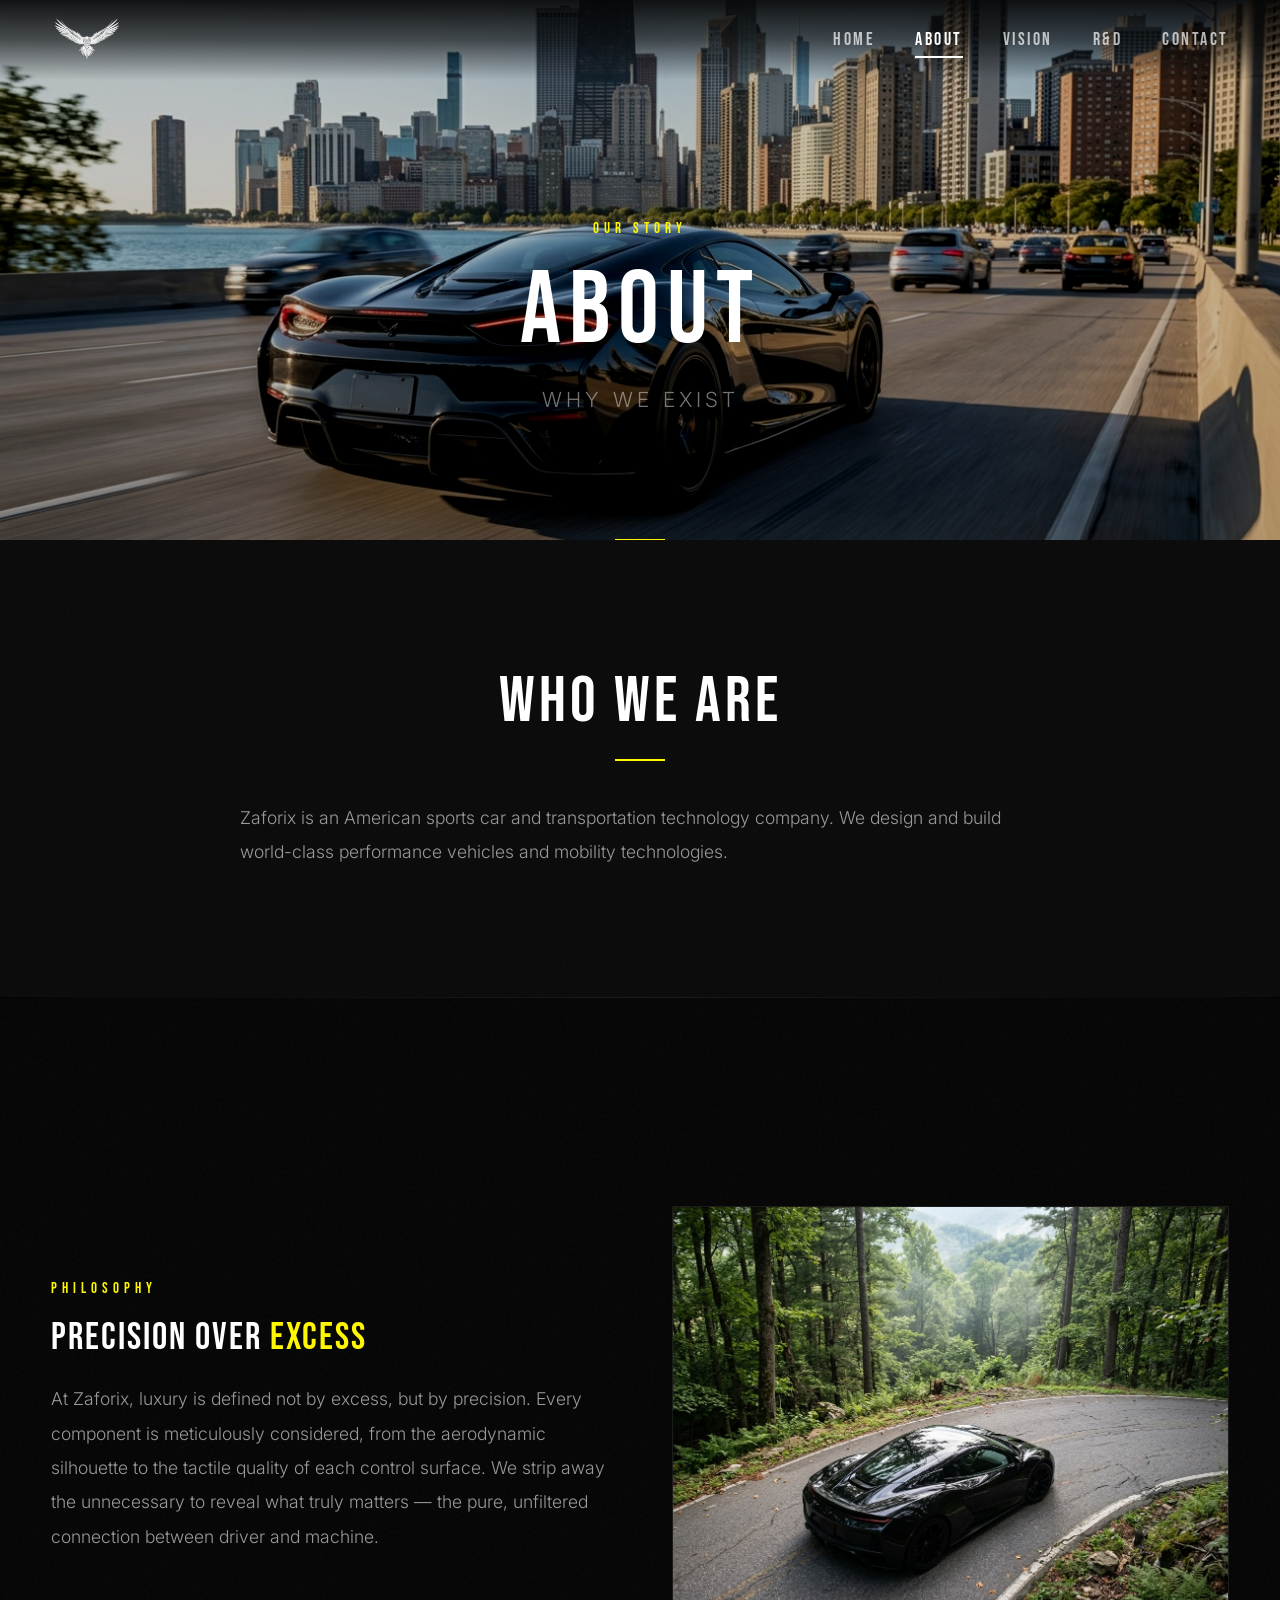
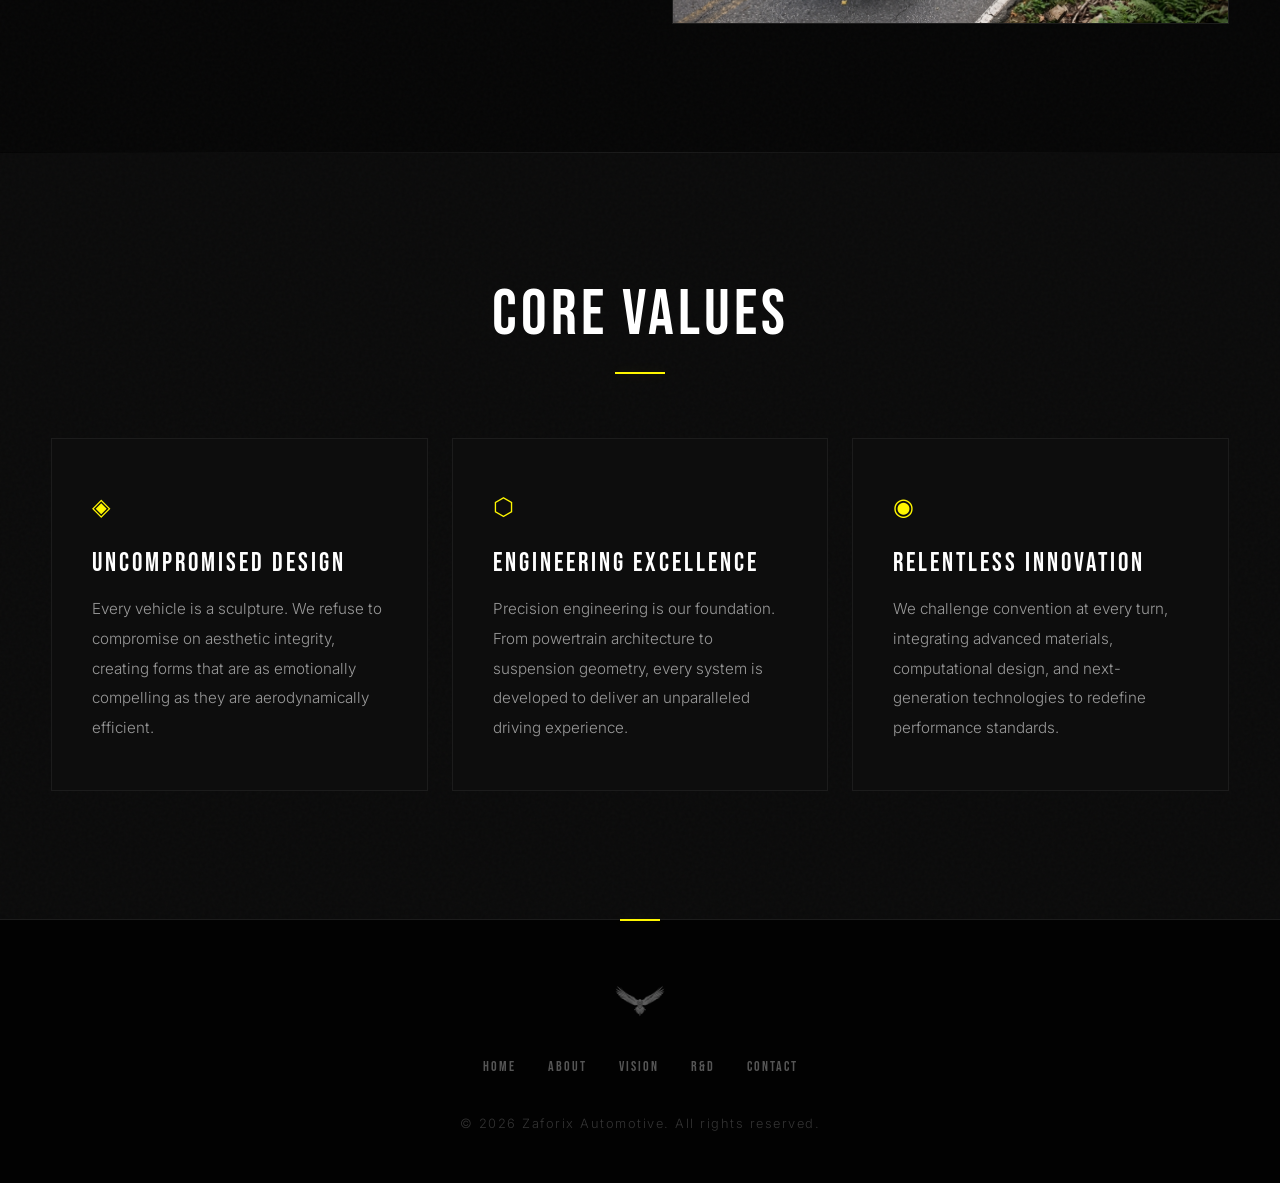
==== commit bc83187a: "Update about.html" ====
--- a/about.html
+++ b/about.html
@@ -39,7 +39,7 @@
         <div class="page-header-content">
             <span class="eyebrow fade-in">Our Story</span>
             <h1 class="fade-in delay-1">About</h1>
-            <p class="subtitle fade-in delay-2">The Genesis of a New Paradigm</p>
+            <p class="subtitle fade-in delay-2">Why We Exist</p>
         </div>
     </header>
 
@@ -48,8 +48,7 @@
         <div class="section-content fade-in">
             <h2 class="text-center">Who We Are</h2>
             <div class="accent-line"></div>
-            <p>Zaforix is an emerging automotive performance brand driven by an obsession with design and engineering excellence. We are not just building cars — we are crafting a new philosophy of motion, where every detail serves a purpose and every surface tells a story.</p>
-            <p>Founded on the belief that the next generation of performance vehicles must be as beautiful as they are powerful, our team brings together world-class talent from automotive design, aerospace engineering, and advanced materials science. We are committed to pushing the boundaries of what a car can be.</p>
+            <p>Zaforix is an American sports car and transportation technology company. We design and build world-class performance vehicles and mobility technologies.</p>
         </div>
     </section>
 
--- a/style.css
+++ b/style.css
@@ -218,8 +218,6 @@
   align-items: center;
   z-index: 1000;
   background: linear-gradient(180deg, rgba(5,5,5,0.92) 0%, rgba(5,5,5,0.6) 50%, transparent 100%);
-  backdrop-filter: blur(12px) saturate(1.2);
-  -webkit-backdrop-filter: blur(12px) saturate(1.2);
   transition: all var(--transition-base);
 }
 
@@ -413,7 +411,7 @@
   object-fit: cover;
   z-index: -2;
   animation: cinematicZoom 30s infinite alternate ease-in-out;
-  filter: brightness(0.85) contrast(1.1);
+  filter: brightness(0.90) contrast(1.1);
 }
 
 @keyframes cinematicZoom {
@@ -426,7 +424,6 @@
   inset: 0;
   z-index: -1;
   background:
-    radial-gradient(ellipse 80% 70% at 50% 50%, transparent 0%, rgba(5,5,5,0.4) 50%, rgba(5,5,5,0.92) 100%),
     linear-gradient(180deg, rgba(5,5,5,0.5) 0%, transparent 25%, transparent 75%, var(--bg-primary) 100%);
 }
 
@@ -520,7 +517,7 @@
   width: 100%;
   height: 100%;
   z-index: 0;
-  filter: brightness(0.35) contrast(1.1);
+  filter: brightness(0.75) contrast(1.1);
 }
 
 .page-header-overlay {
@@ -528,8 +525,7 @@
   inset: 0;
   z-index: 1;
   background:
-    linear-gradient(180deg, rgba(5,5,5,0.6) 0%, rgba(5,5,5,0.3) 50%, var(--bg-primary) 100%),
-    radial-gradient(circle at center, transparent 0%, rgba(5,5,5,0.5) 100%);
+    linear-gradient(180deg, rgba(5,5,5,0.35) 0%, rgba(5,5,5,0.15) 50%, var(--bg-primary) 100%),
 }
 
 .page-header-content {
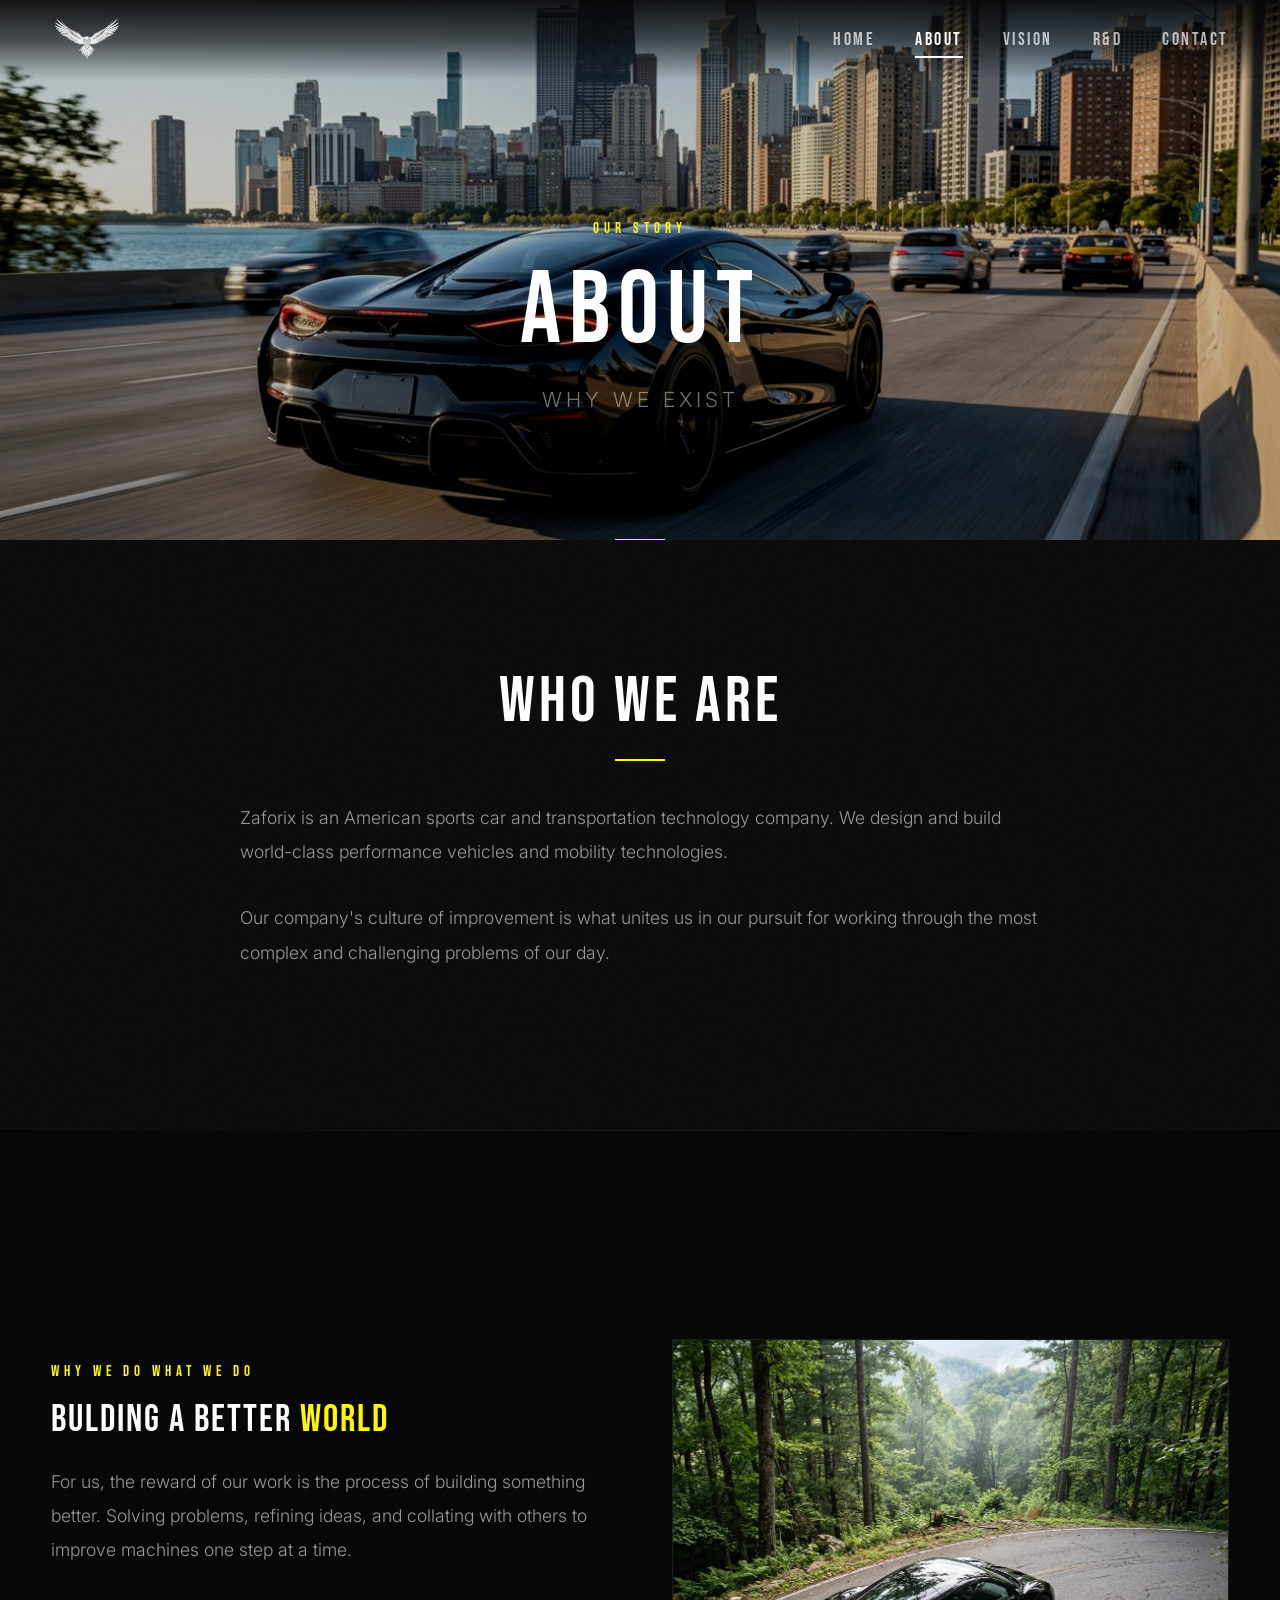
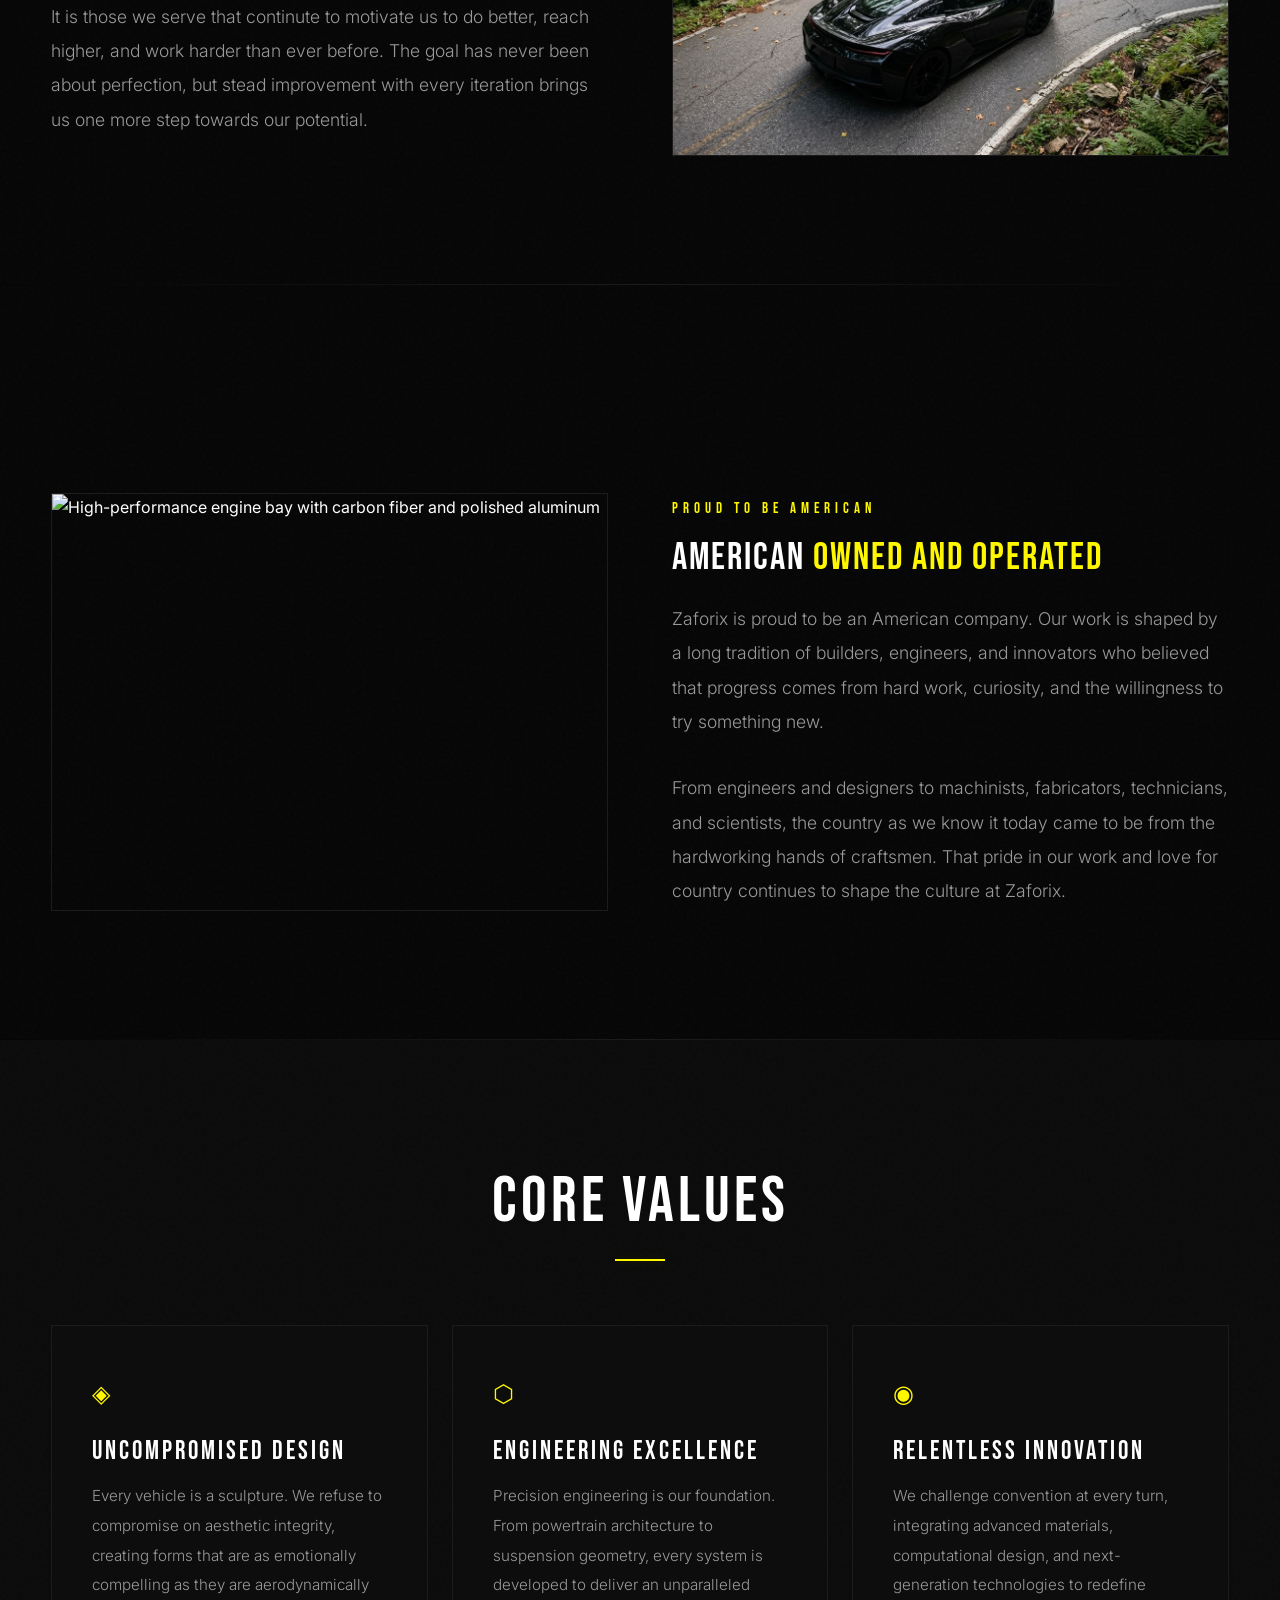
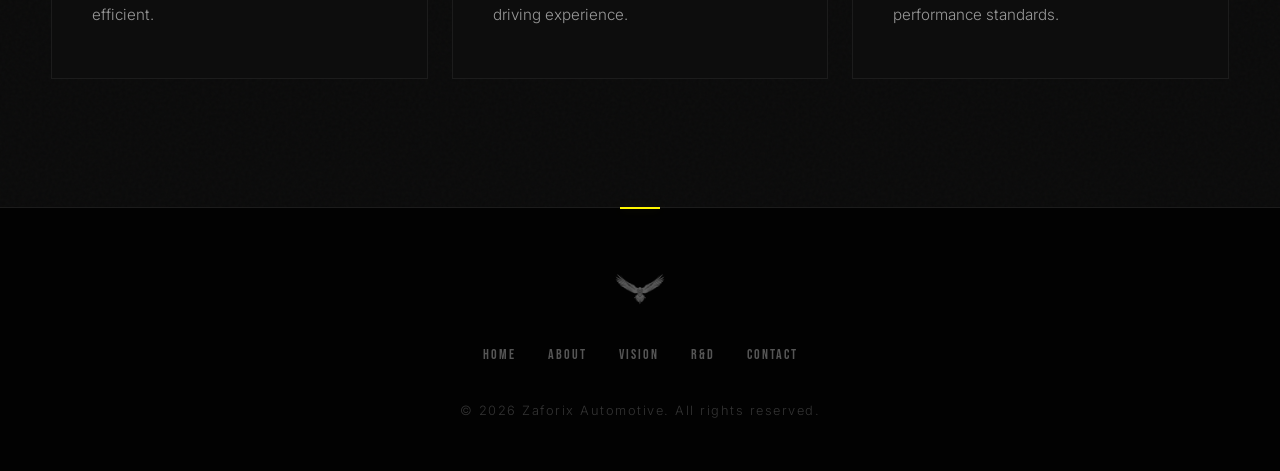
==== commit b2717c93: "Update about.html" ====
--- a/about.html
+++ b/about.html
@@ -49,6 +49,7 @@
             <h2 class="text-center">Who We Are</h2>
             <div class="accent-line"></div>
             <p>Zaforix is an American sports car and transportation technology company. We design and build world-class performance vehicles and mobility technologies.</p>
+            <p>Our company's culture of improvement is what unites us in our pursuit for working through the most complex and challenging problems of our day.<p>
         </div>
     </section>
 
@@ -59,9 +60,10 @@
         <div class="section-content wide">
             <div class="split-section">
                 <div class="fade-in-left">
-                    <span class="eyebrow">Philosophy</span>
-                    <h3>Precision Over <span class="accent-text">Excess</span></h3>
-                    <p style="margin-top: 1.5rem;">At Zaforix, luxury is defined not by excess, but by precision. Every component is meticulously considered, from the aerodynamic silhouette to the tactile quality of each control surface. We strip away the unnecessary to reveal what truly matters — the pure, unfiltered connection between driver and machine.</p>
+                    <span class="eyebrow">Why We Do What We Do</span>
+                    <h3>Bulding A Better <span class="accent-text">World</span></h3>
+                    <p style="margin-top: 1.5rem;">For us, the reward of our work is the process of building something better. Solving problems, refining ideas, and collating with others to improve machines one step at a time.<p> 
+                    <p>It is those we serve that continute to motivate us to do better, reach higher, and work harder than ever before. The goal has never been about perfection, but stead improvement with every iteration brings us one more step towards our potential.</p>
                 </div>
                 <div class="fade-in-right">
                     <div class="image-frame">
@@ -74,6 +76,42 @@
 
     <hr class="section-divider">
 
+        <!-- American values with imagery -->
+    <section class="section section-dark">
+    <div class="section-content wide">
+        <div class="split-section">
+
+            <div class="fade-in-right">
+                <div class="image-frame">
+                    <img src="assets/about-American.png" alt="High-performance engine bay with carbon fiber and polished aluminum">
+                </div>
+            </div>
+
+            <div class="fade-in-left">
+
+                <span class="eyebrow">
+                    <span class="flag-blue">Proud</span>
+                    <span class="flag-red">To Be</span>
+                    <span class="flag-white">American</span>
+                </span>
+
+                <h3>American <span class="accent-text">Owned and Operated</span></h3>
+
+                <p style="margin-top: 1.5rem;">
+                    Zaforix is proud to be an American company. Our work is shaped by a long tradition of builders, engineers, and innovators who believed that progress comes from hard work, curiosity, and the willingness to try something new.
+                </p>
+
+                <p>
+                    From engineers and designers to machinists, fabricators, technicians, and scientists, the country as we know it today came to be from the hardworking hands of craftsmen. That pride in our work and love for country continues to shape the culture at Zaforix.
+                </p>
+
+            </div>
+
+        </div>
+    </div>
+</section>
+
+<hr class="section-divider">
     <!-- Core Values -->
     <section class="section section-mid">
         <div class="section-content wide fade-in">
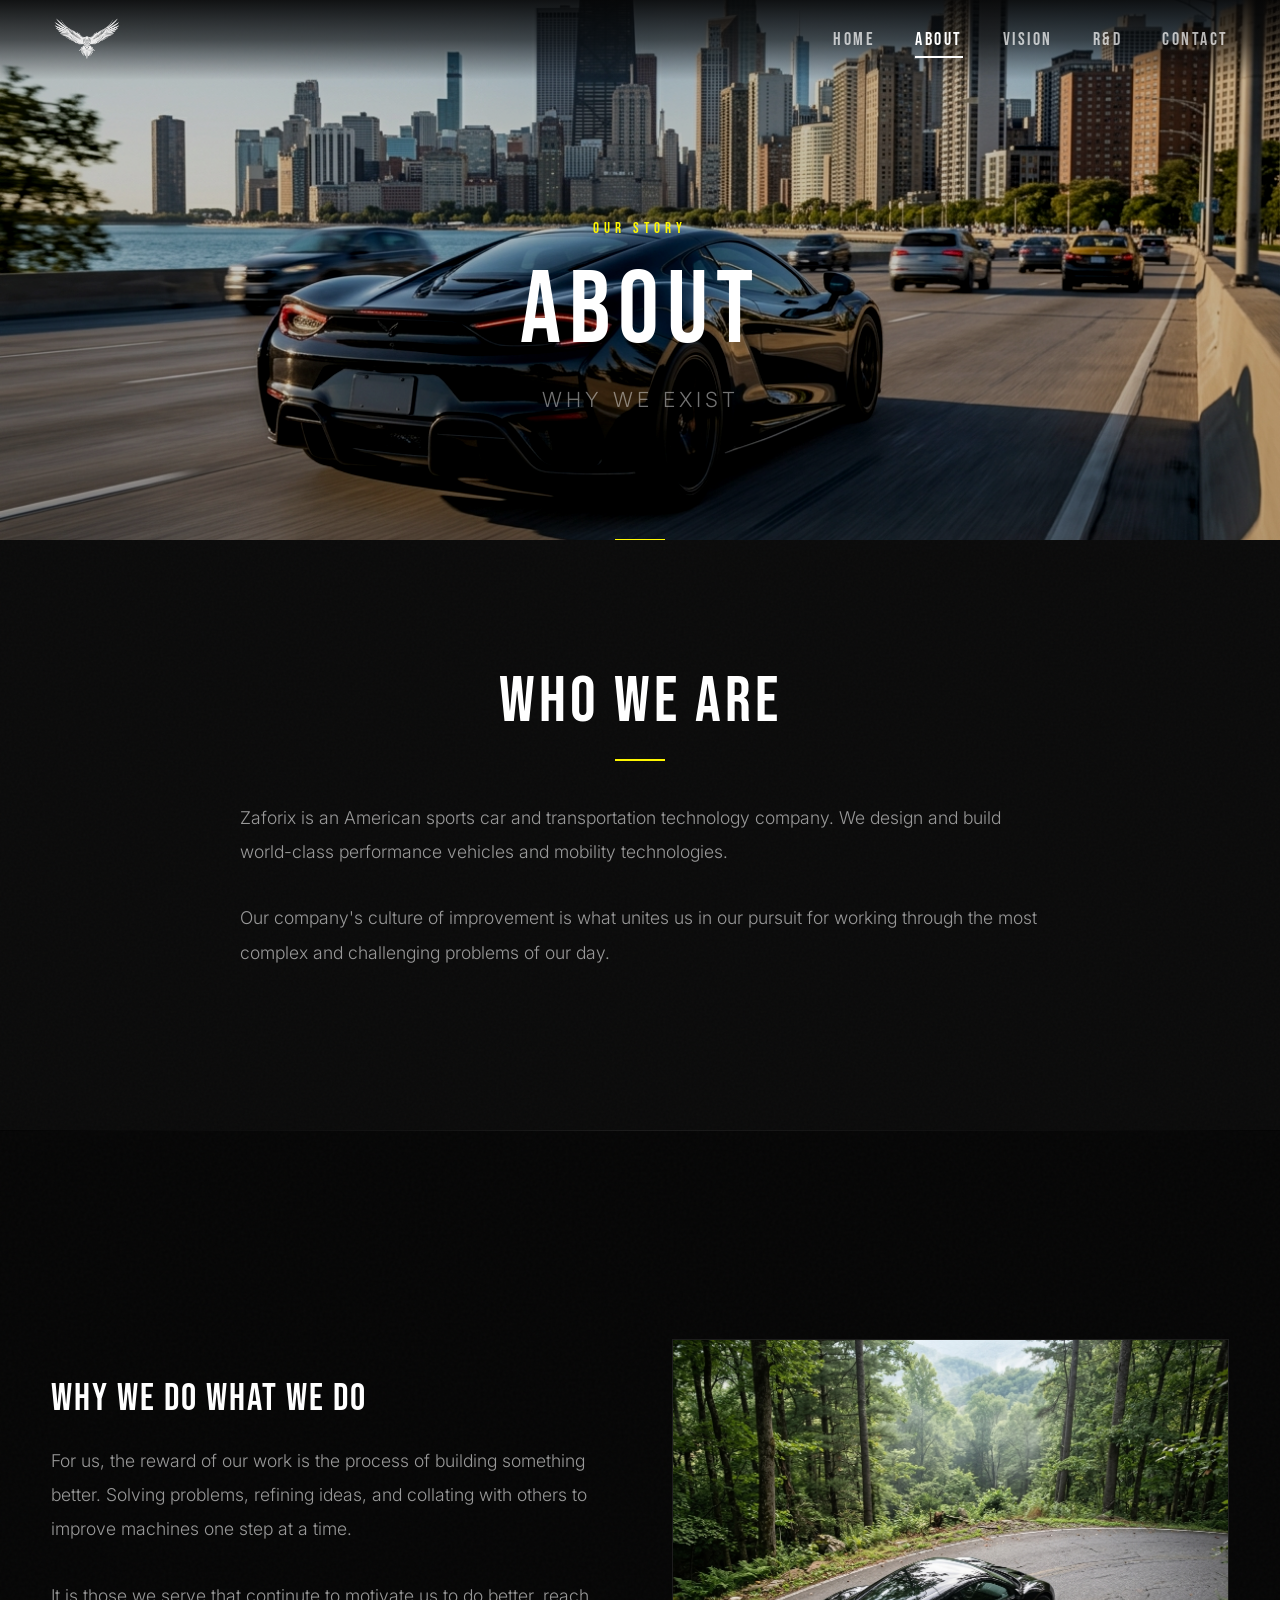
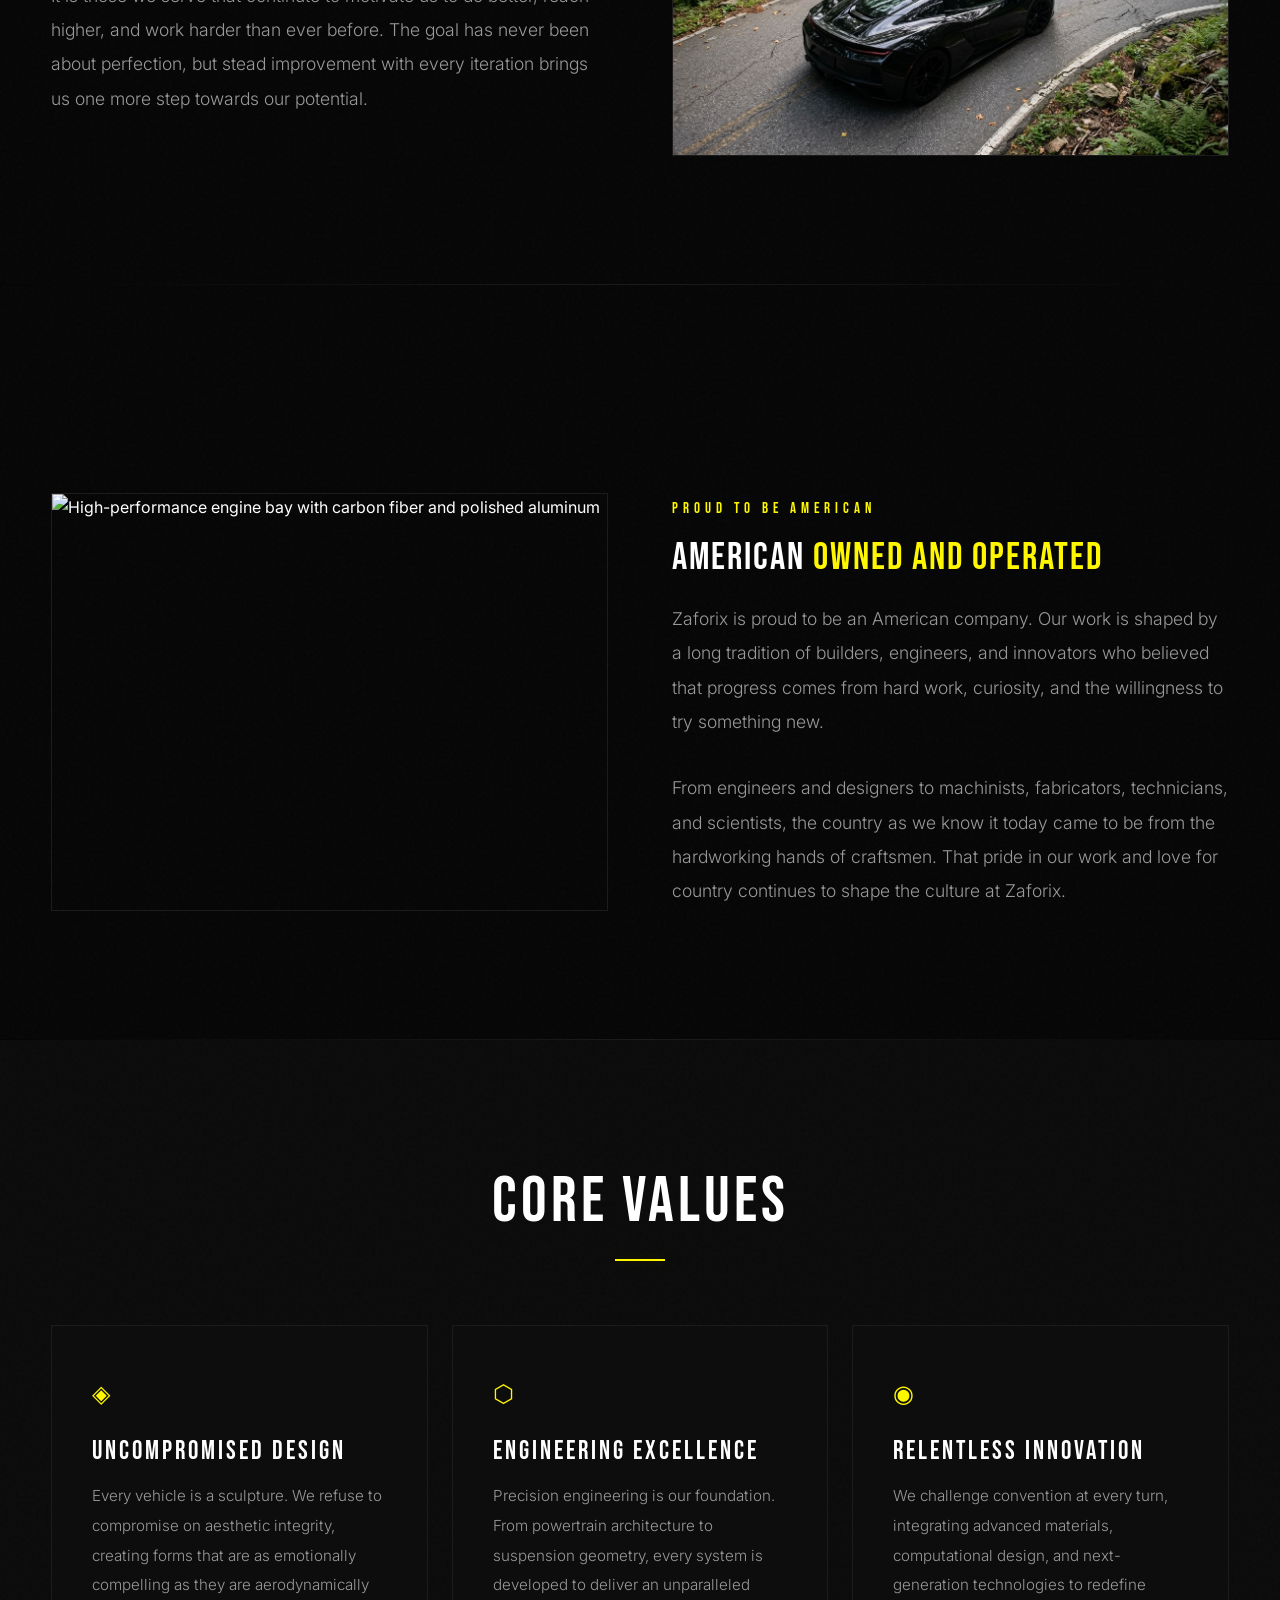
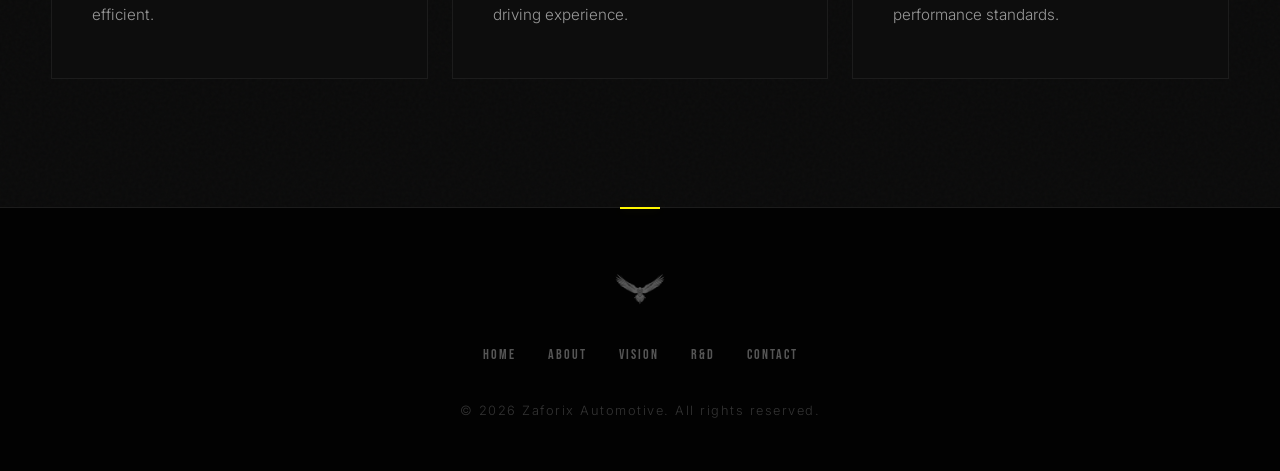
==== commit ca26d92a: "Update about.html" ====
--- a/about.html
+++ b/about.html
@@ -60,8 +60,7 @@
         <div class="section-content wide">
             <div class="split-section">
                 <div class="fade-in-left">
-                    <span class="eyebrow">Why We Do What We Do</span>
-                    <h3>Bulding A Better <span class="accent-text">World</span></h3>
+                    <h3>Why We Do What We Do</h3>
                     <p style="margin-top: 1.5rem;">For us, the reward of our work is the process of building something better. Solving problems, refining ideas, and collating with others to improve machines one step at a time.<p> 
                     <p>It is those we serve that continute to motivate us to do better, reach higher, and work harder than ever before. The goal has never been about perfection, but stead improvement with every iteration brings us one more step towards our potential.</p>
                 </div>
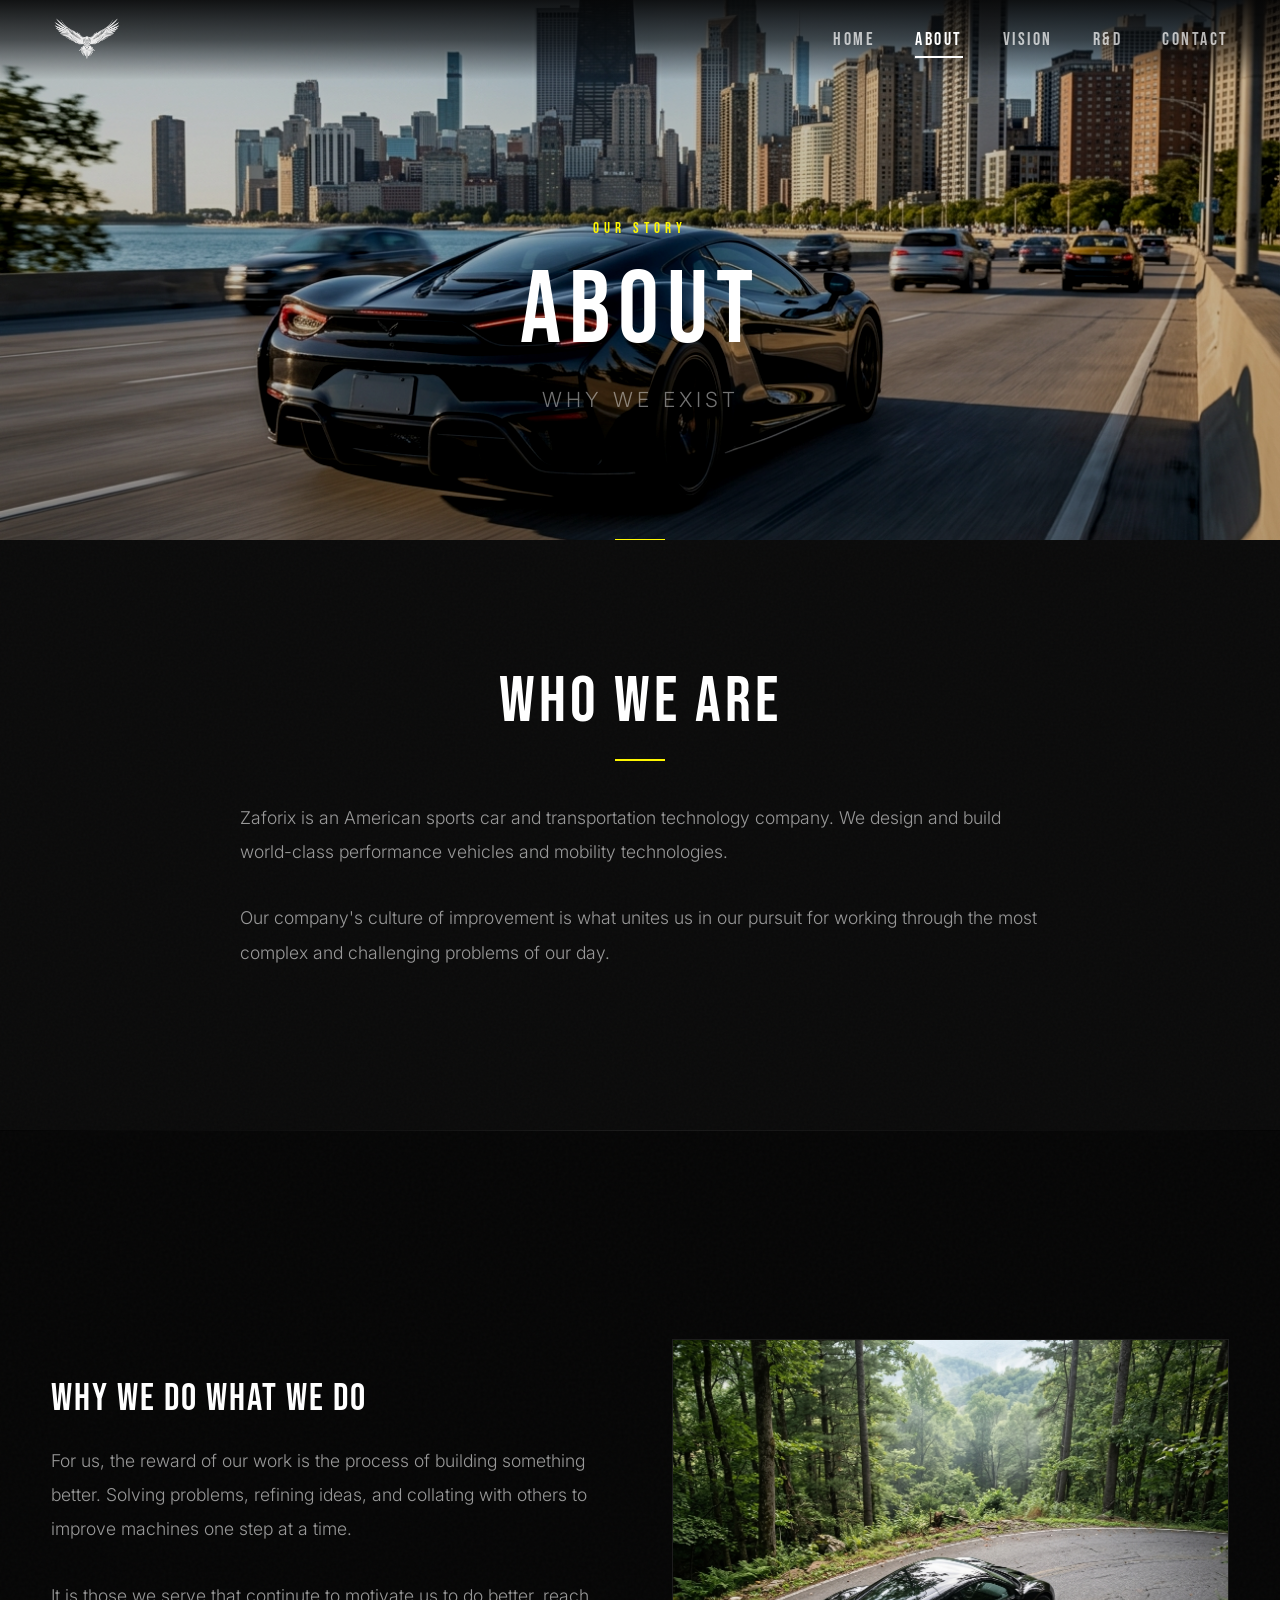
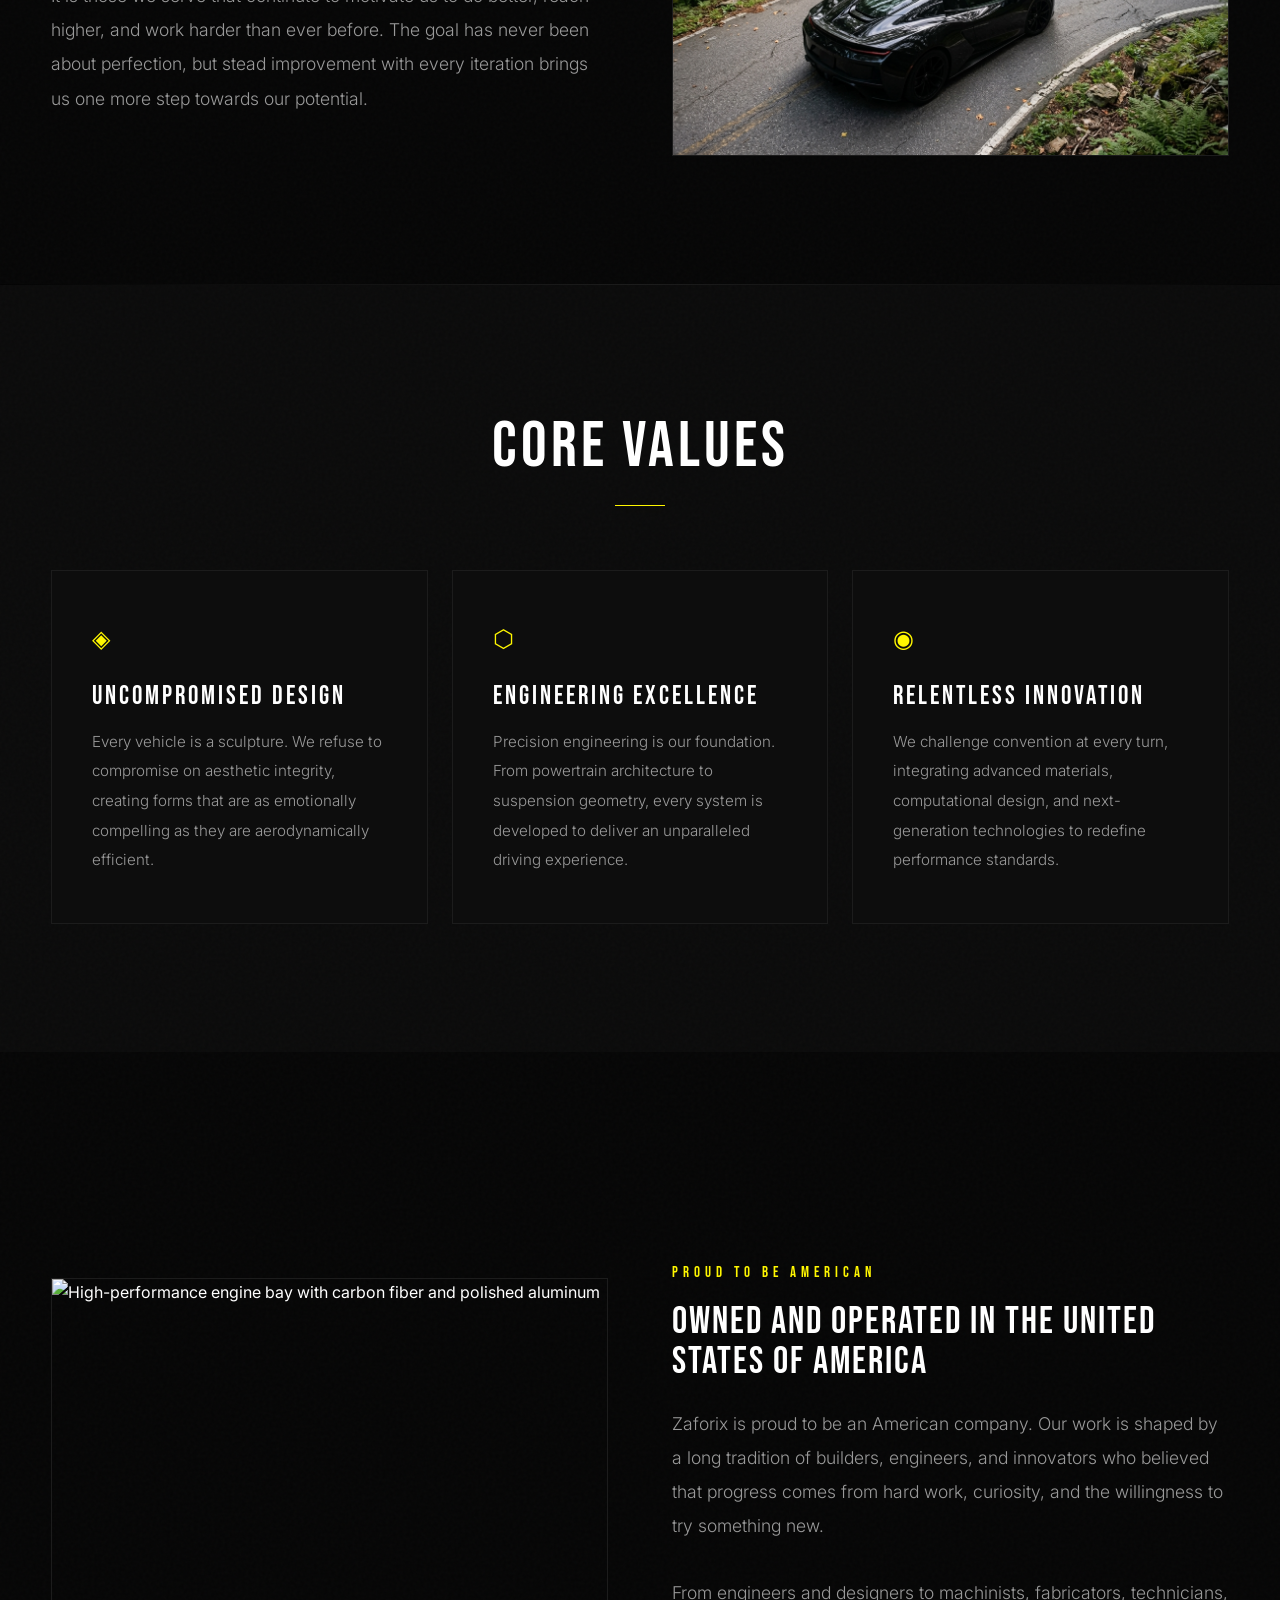
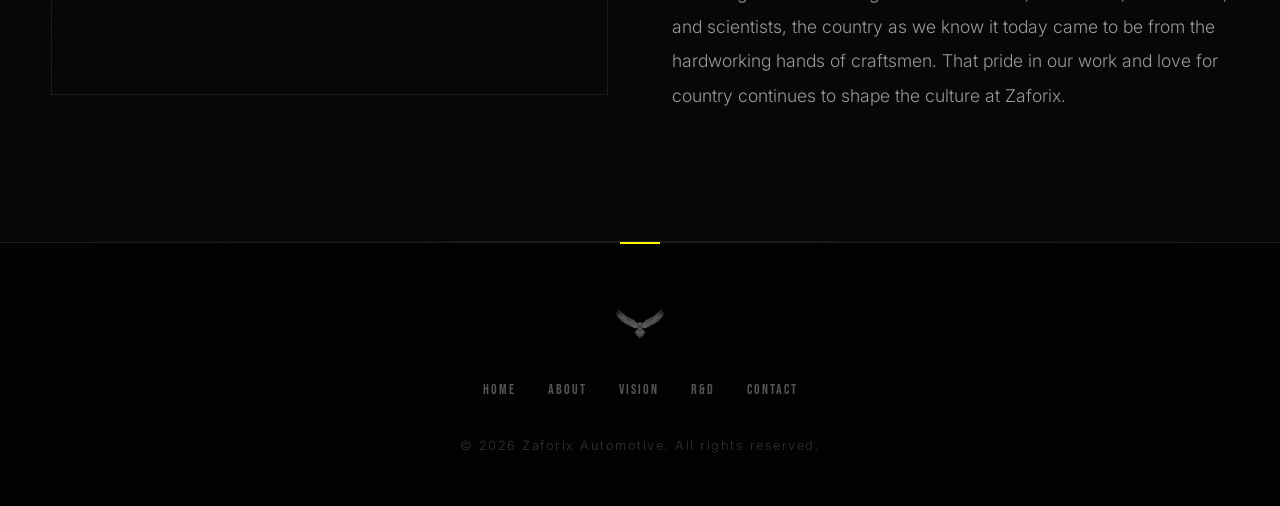
==== commit f3801654: "Update about.html" ====
--- a/about.html
+++ b/about.html
@@ -74,43 +74,7 @@
     </section>
 
     <hr class="section-divider">
-
-        <!-- American values with imagery -->
-    <section class="section section-dark">
-    <div class="section-content wide">
-        <div class="split-section">
-
-            <div class="fade-in-right">
-                <div class="image-frame">
-                    <img src="assets/about-American.png" alt="High-performance engine bay with carbon fiber and polished aluminum">
-                </div>
-            </div>
-
-            <div class="fade-in-left">
-
-                <span class="eyebrow">
-                    <span class="flag-blue">Proud</span>
-                    <span class="flag-red">To Be</span>
-                    <span class="flag-white">American</span>
-                </span>
-
-                <h3>American <span class="accent-text">Owned and Operated</span></h3>
-
-                <p style="margin-top: 1.5rem;">
-                    Zaforix is proud to be an American company. Our work is shaped by a long tradition of builders, engineers, and innovators who believed that progress comes from hard work, curiosity, and the willingness to try something new.
-                </p>
-
-                <p>
-                    From engineers and designers to machinists, fabricators, technicians, and scientists, the country as we know it today came to be from the hardworking hands of craftsmen. That pride in our work and love for country continues to shape the culture at Zaforix.
-                </p>
-
-            </div>
-
-        </div>
-    </div>
-</section>
-
-<hr class="section-divider">
+    
     <!-- Core Values -->
     <section class="section section-mid">
         <div class="section-content wide fade-in">
@@ -135,6 +99,41 @@
             </div>
         </div>
     </section>
+     <!-- American values with imagery -->
+    <section class="section section-dark">
+    <div class="section-content wide">
+        <div class="split-section">
+
+            <div class="fade-in-right">
+                <div class="image-frame">
+                    <img src="assets/about-American.png" alt="High-performance engine bay with carbon fiber and polished aluminum">
+                </div>
+            </div>
+            <div class="fade-in-left">
+                <span class="eyebrow">
+                    <span class="flag-blue">Proud</span>
+                    <span class="flag-red">To Be</span>
+                    <span class="flag-white">American</span>
+                </span>
+
+                <h3>Owned and Operated In The United States of America</h3>
+
+                <p style="margin-top: 1.5rem;">
+                    Zaforix is proud to be an American company. Our work is shaped by a long tradition of builders, engineers, and innovators who believed that progress comes from hard work, curiosity, and the willingness to try something new.
+                </p>
+
+                <p>
+                    From engineers and designers to machinists, fabricators, technicians, and scientists, the country as we know it today came to be from the hardworking hands of craftsmen. That pride in our work and love for country continues to shape the culture at Zaforix.
+                </p>
+
+            </div>
+
+        </div>
+    </div>
+</section>
+
+<hr class="section-divider">
+    
 </main>
 
 <footer>
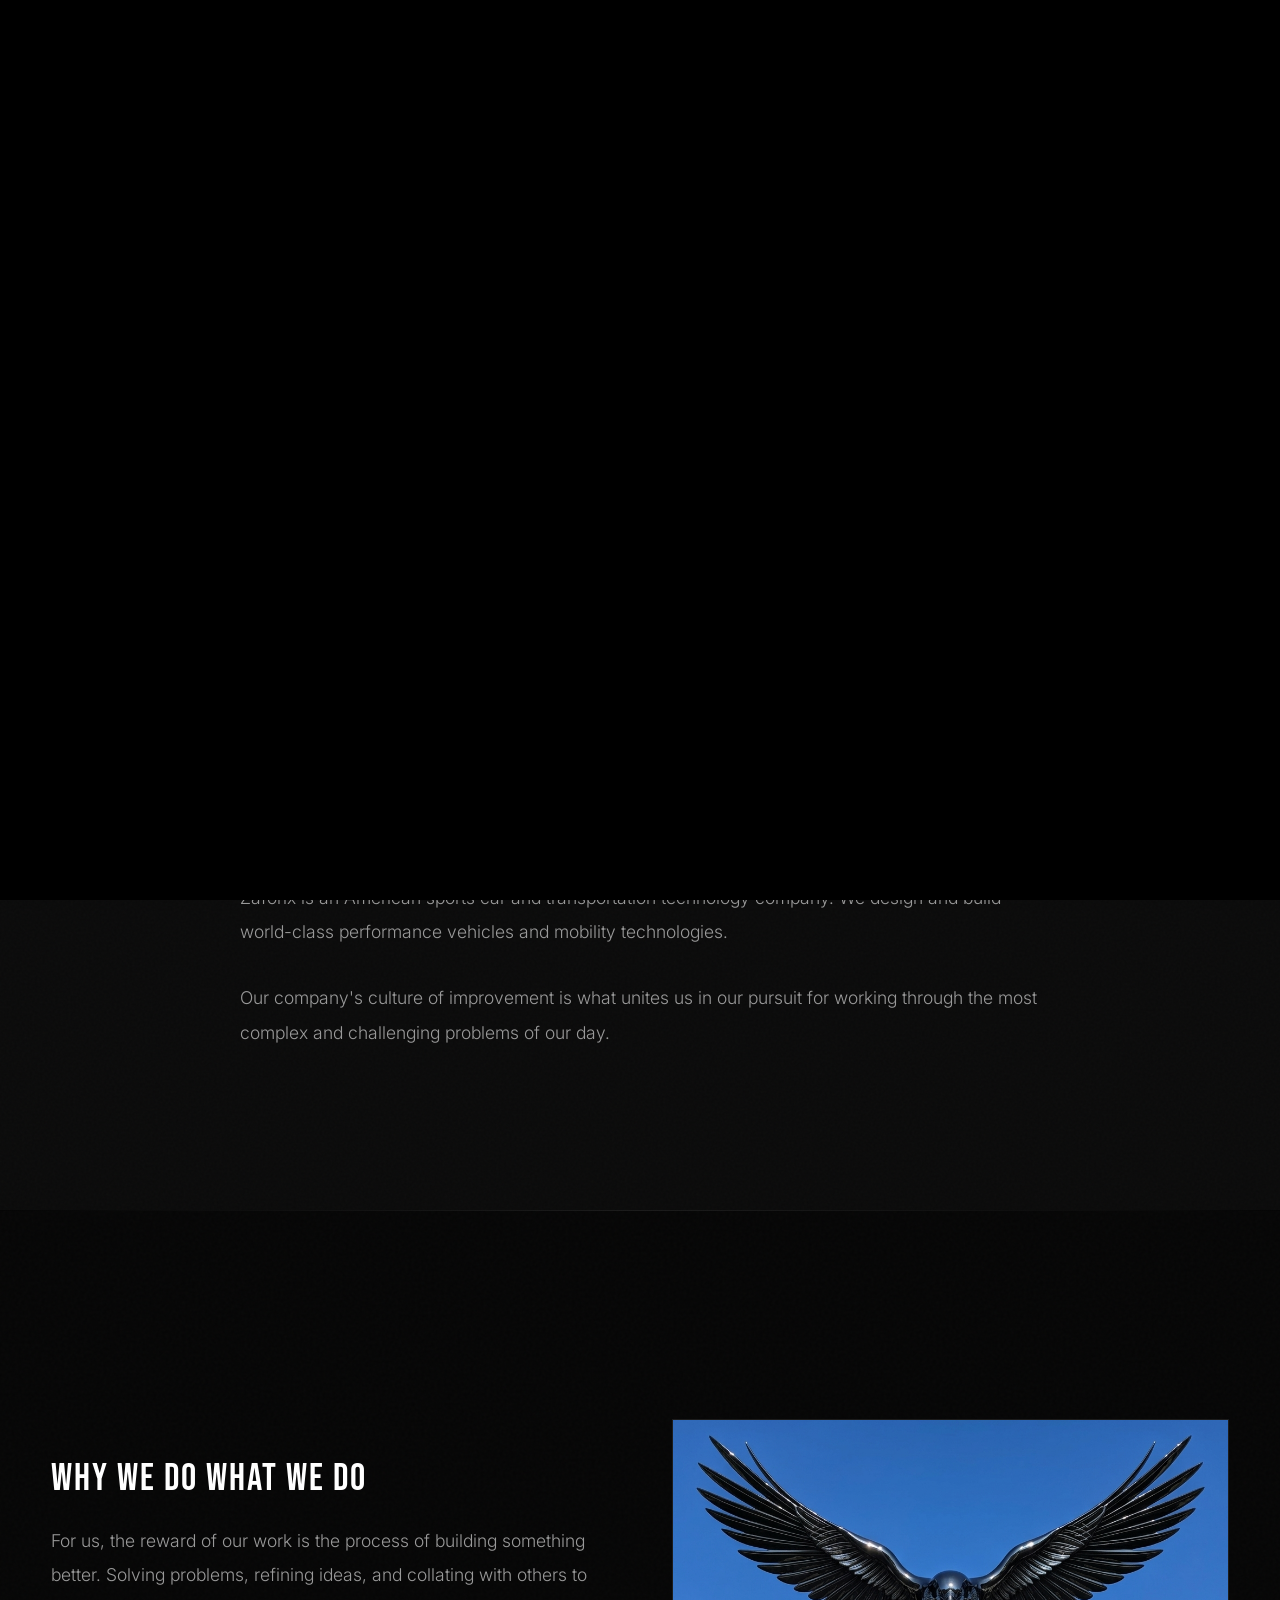
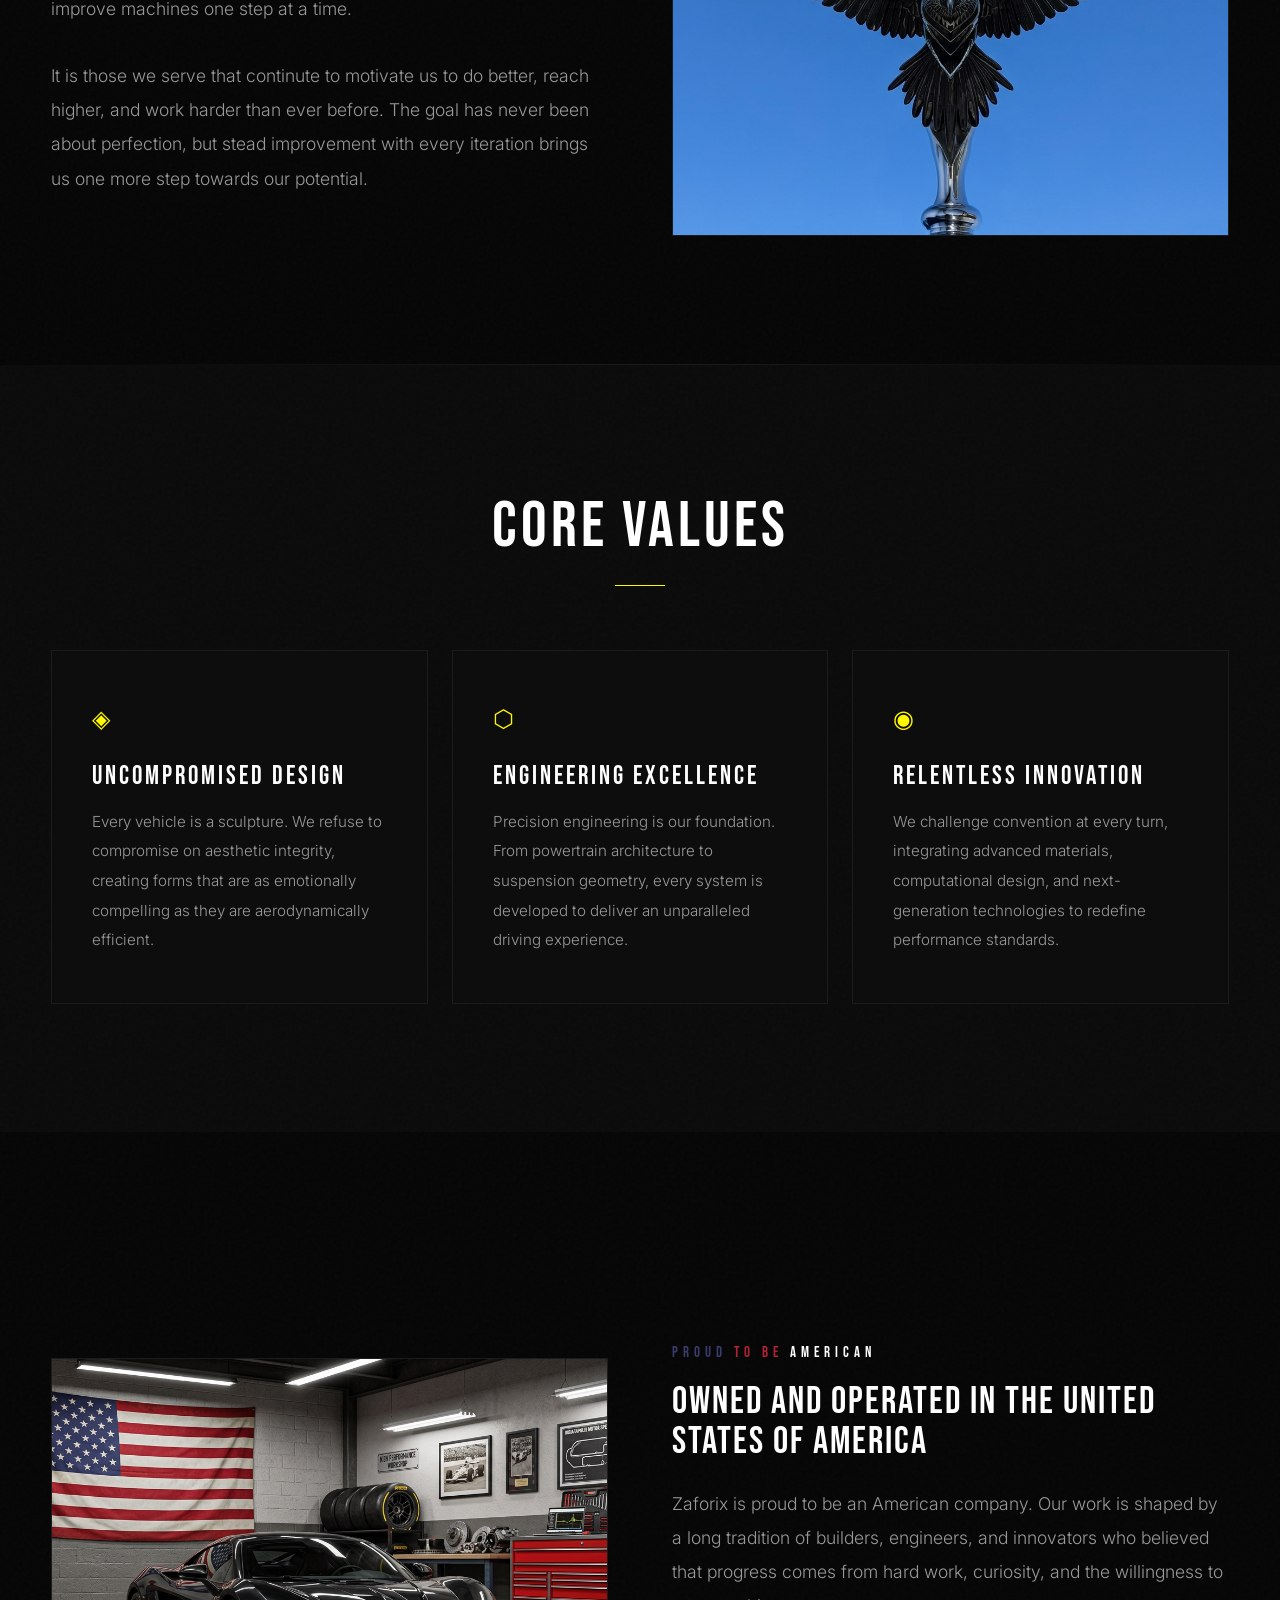
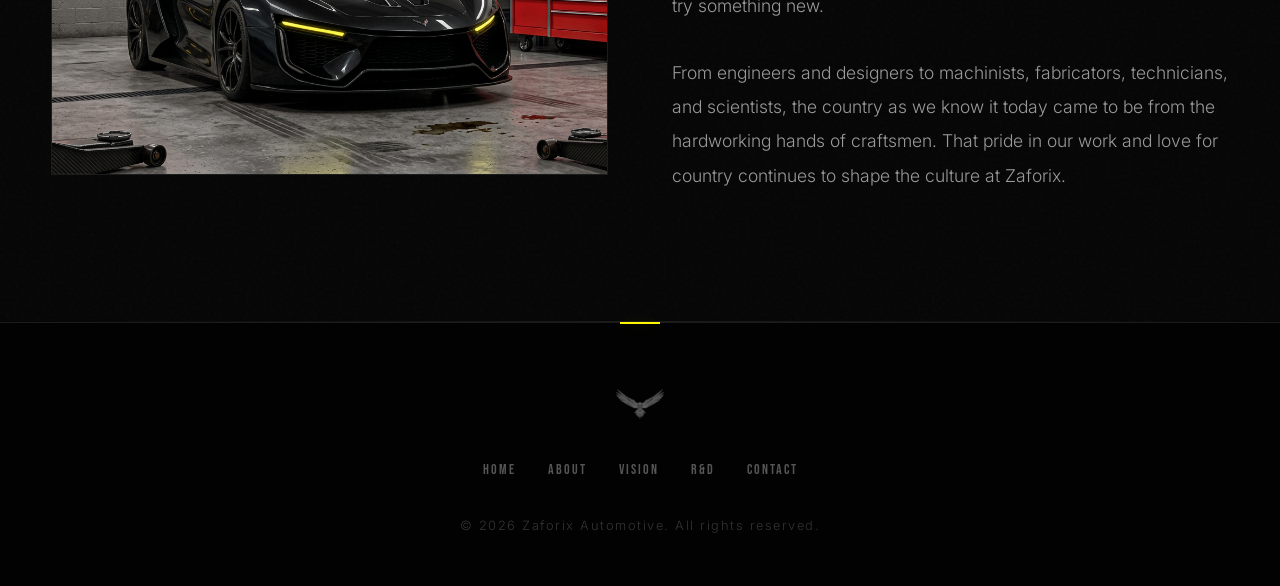
==== commit a014db43: "Update about.html" ====
--- a/about.html
+++ b/about.html
@@ -6,12 +6,15 @@
     <meta name="viewport" content="width=device-width, initial-scale=1.0">
     <title>About | Zaforix</title>
     <meta name="description" content="Learn about Zaforix — an emerging automotive performance brand focused on luxury design and engineering excellence.">
-    <link rel="stylesheet" href="style.css">
-
-    <link rel="icon" type="image/png" href="favicon.png">
+        <link rel="stylesheet" href="style.css">
     
 </head>
 <body>
+
+<div id="startup">
+    <img src="assets/logo.png" id="startupLogo" alt="Zaforix">
+</div>
+
 
 <nav class="navbar" id="navbar">
     <a href="index.html" class="logo-link" aria-label="Zaforix Home">
@@ -66,7 +69,7 @@
                 </div>
                 <div class="fade-in-right">
                     <div class="image-frame">
-                        <img src="assets/about-engineering.png" alt="High-performance engine bay with carbon fiber and polished aluminum">
+                        <img src="assets/birdimage.png" alt="High-performance engine bay with carbon fiber and polished aluminum">
                     </div>
                 </div>
             </div>
@@ -106,7 +109,7 @@
 
             <div class="fade-in-right">
                 <div class="image-frame">
-                    <img src="assets/about-American.png" alt="High-performance engine bay with carbon fiber and polished aluminum">
+                    <img src="assets/american.png" alt="High-performance engine bay with carbon fiber and polished aluminum">
                 </div>
             </div>
             <div class="fade-in-left">
--- a/style.css
+++ b/style.css
@@ -76,30 +76,6 @@
 }
 
 /* Page enter transition */
-body {
-  opacity: 0;
-  animation: pageEnter 0.8s var(--ease-out) 0.1s forwards;
-}
-
-@keyframes pageEnter {
-  from {
-    opacity: 0;
-    transform: translateY(12px);
-  }
-  to {
-    opacity: 1;
-    transform: translateY(0);
-  }
-}
-
-body.page-exit {
-  animation: pageExit 0.4s var(--ease-smooth) forwards;
-}
-
-@keyframes pageExit {
-  from { opacity: 1; transform: translateY(0); }
-  to { opacity: 0; transform: translateY(-8px); }
-}
 
 a {
   text-decoration: none;
@@ -119,26 +95,11 @@
 
 /* Cinematic page transition */
 
-body {
-  opacity: 0;
-  transform: translateY(30px);
-  filter: blur(6px);
-  animation: pageEnter 0.9s ease forwards;
-}
-
-@keyframes pageEnter {
-  to {
-    opacity: 1;
-    transform: translateY(0);
-    filter: blur(0);
-  }
-}
-
 body.page-exit {
   opacity: 1;
   transform: translateY(0);
   filter: blur(0);
-  animation: pageExit 0.5s ease forwards;
+  animation: pageExit 0.6s ease forwards;
 }
 
 @keyframes pageExit {
@@ -202,12 +163,13 @@
   display: block;
 }
 
+
 /* ============================================
    Navigation — Refined & Transparent
    ============================================ */
 
 .navbar {
-  position: fixed;
+  position: sticky;
   top: 0;
   left: 0;
   width: 100%;
@@ -217,12 +179,15 @@
   justify-content: space-between;
   align-items: center;
   z-index: 1000;
-  background: linear-gradient(180deg, rgba(5,5,5,0.92) 0%, rgba(5,5,5,0.6) 50%, transparent 100%);
-  transition: all var(--transition-base);
+
+  background: transparent;
+
+  opacity: 1;
+  transition: opacity 0.35s ease, background 0.35s ease, box-shadow 0.35s ease;
 }
 
 .navbar.scrolled {
-  background: rgba(5, 5, 5, 0.96);
+  background: rgba(5,5,5,0.96);
   border-bottom: 1px solid var(--border-subtle);
   box-shadow: 0 1px 30px rgba(0,0,0,0.5);
 }
@@ -400,6 +365,8 @@
   align-items: center;
   text-align: center;
   overflow: hidden;
+
+  margin-top: calc(-1 * var(--nav-height));
 }
 
 .hero-bg {
@@ -409,9 +376,9 @@
   width: 100%;
   height: 100%;
   object-fit: cover;
-  z-index: -2;
+  z-index: 0;
   animation: cinematicZoom 30s infinite alternate ease-in-out;
-  filter: brightness(0.90) contrast(1.1);
+  filter: brightness(1.00) contrast(1.1);
 }
 
 @keyframes cinematicZoom {
@@ -422,15 +389,23 @@
 .hero-overlay {
   position: absolute;
   inset: 0;
-  z-index: -1;
+  z-index: 1;
+
   background:
-    linear-gradient(180deg, rgba(5,5,5,0.5) 0%, transparent 25%, transparent 75%, var(--bg-primary) 100%);
+    linear-gradient(
+      180deg,
+      rgba(5,5,5,0.65) 0%,
+      rgba(5,5,5,0.15) 15%,
+      rgba(5,5,5,0.05) 40%,
+      rgba(5,5,5,0.55) 80%,
+      var(--bg-primary) 100%
+    );
 }
 
 .hero-content {
   max-width: 1000px;
   padding: 0 2rem;
-  z-index: 1;
+  z-index: 2;
 }
 
 .hero-title {
@@ -473,9 +448,9 @@
 
 .hero-scroll span {
   font-family: var(--font-heading);
-  font-size: 0.7rem;
+  font-size: 0.9rem;
   letter-spacing: 4px;
-  color: var(--text-muted);
+  color: white;
   text-transform: uppercase;
 }
 
@@ -525,7 +500,7 @@
   inset: 0;
   z-index: 1;
   background:
-    linear-gradient(180deg, rgba(5,5,5,0.35) 0%, rgba(5,5,5,0.15) 50%, var(--bg-primary) 100%),
+    linear-gradient(180deg, rgba(5,5,5,0.6) 0%, rgba(5,5,5,0.3) 50%, var(--bg-primary) 100%);
 }
 
 .page-header-content {
@@ -1110,3 +1085,60 @@
     letter-spacing: 4px;
   }
 }
+
+.eyebrow .flag-blue{ color:#3C3B6E !important; }
+.eyebrow .flag-red{ color:#B22234 !important; }
+.eyebrow .flag-white{ color:#ffffff !important; }
+
+/* ===== Startup Logo Intro ===== */
+
+#startup {
+  position: fixed;
+  inset: 0;
+  background: black;
+
+  backdrop-filter: blur(6px);   /* add this line */
+
+  display: flex;
+  justify-content: center;
+  align-items: center;
+  z-index: 99999;
+  opacity: 1;
+  transition: opacity 1s ease;
+
+  pointer-events: all;
+}
+
+#startupLogo {
+  width: 120px;
+  opacity: 0;
+  animation: logoFade 3.0s cubic-bezier(.33,.01,.19,1) forwards;
+}
+
+@keyframes logoFade {
+
+  0% {
+    opacity: 0;
+    transform: scale(0.94);
+    filter: blur(6px);
+  }
+
+  18% {
+    opacity: 1;
+    transform: scale(1);
+    filter: blur(0);
+  }
+
+  75% {
+    opacity: 1;
+    transform: scale(1.02);
+    filter: blur(0);
+  }
+
+  100% {
+    opacity: 0;
+    transform: scale(1.03);
+    filter: blur(0);
+  }
+
+}
